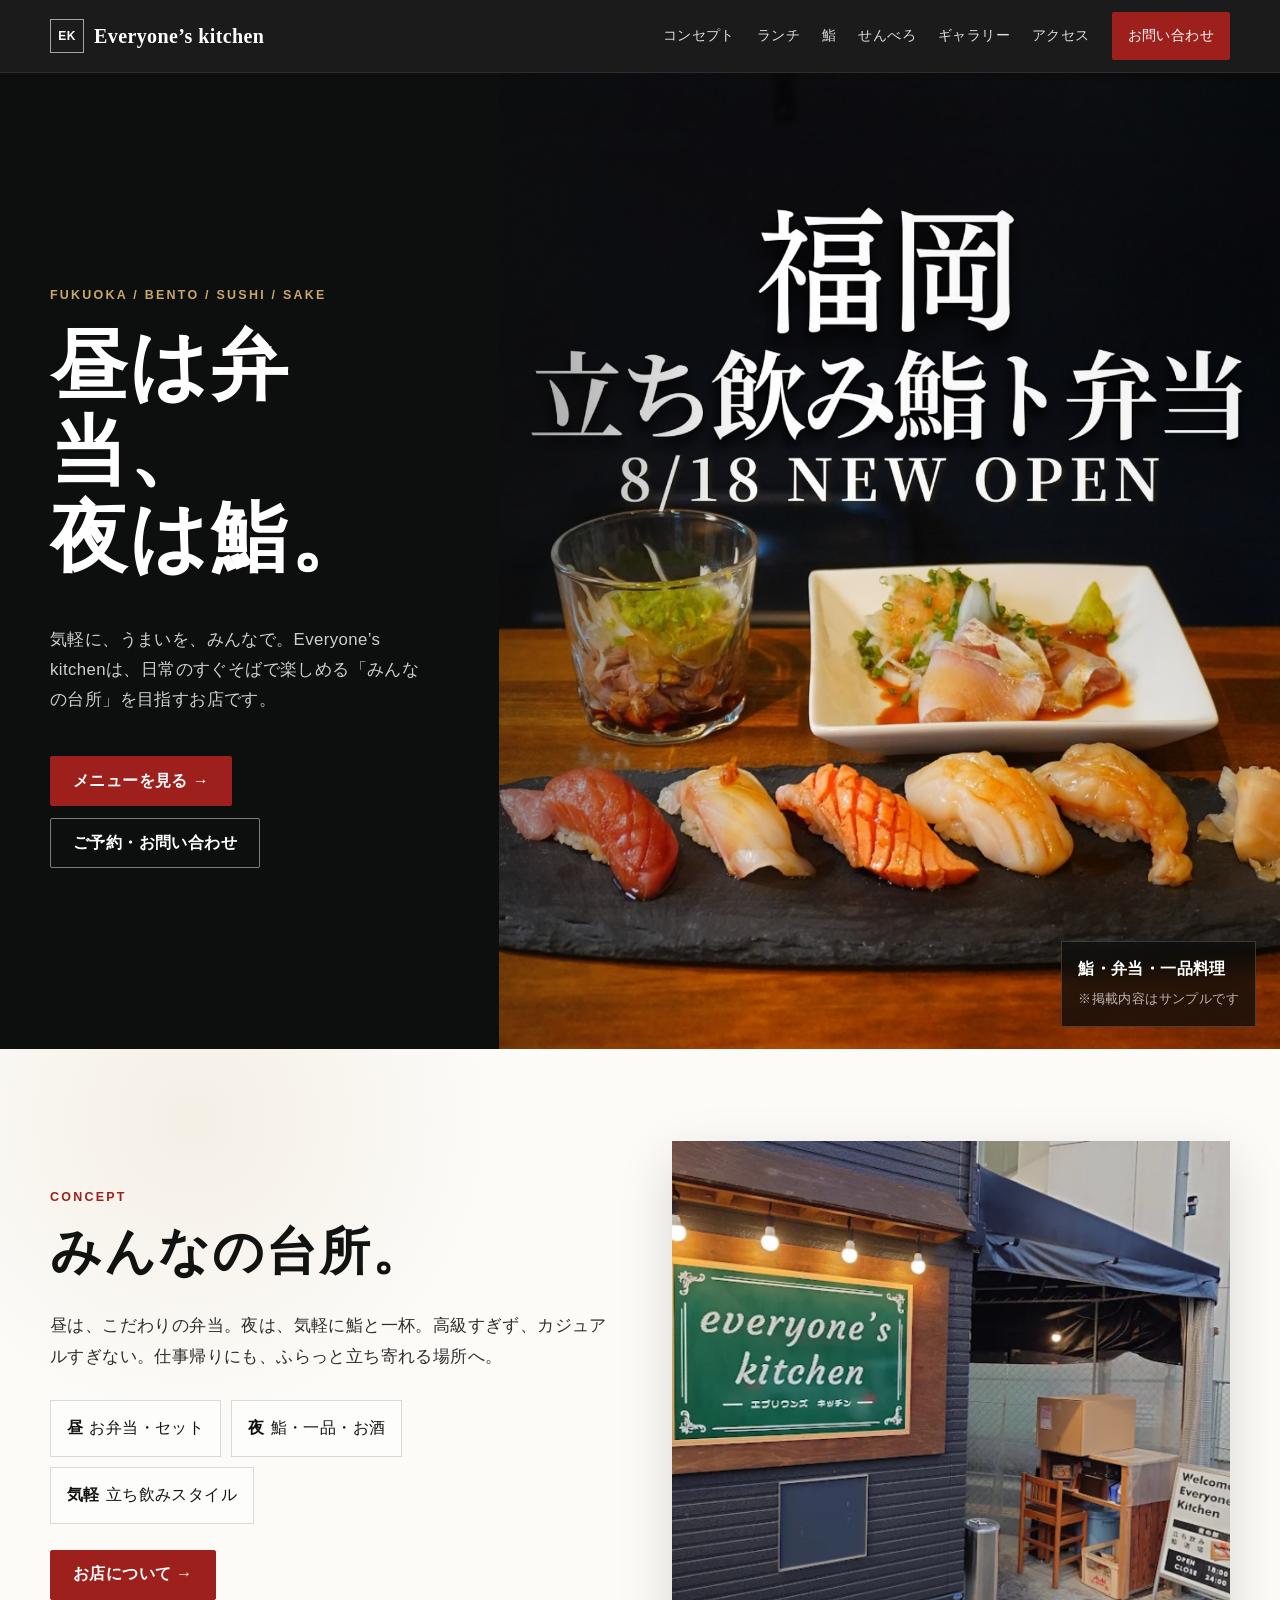
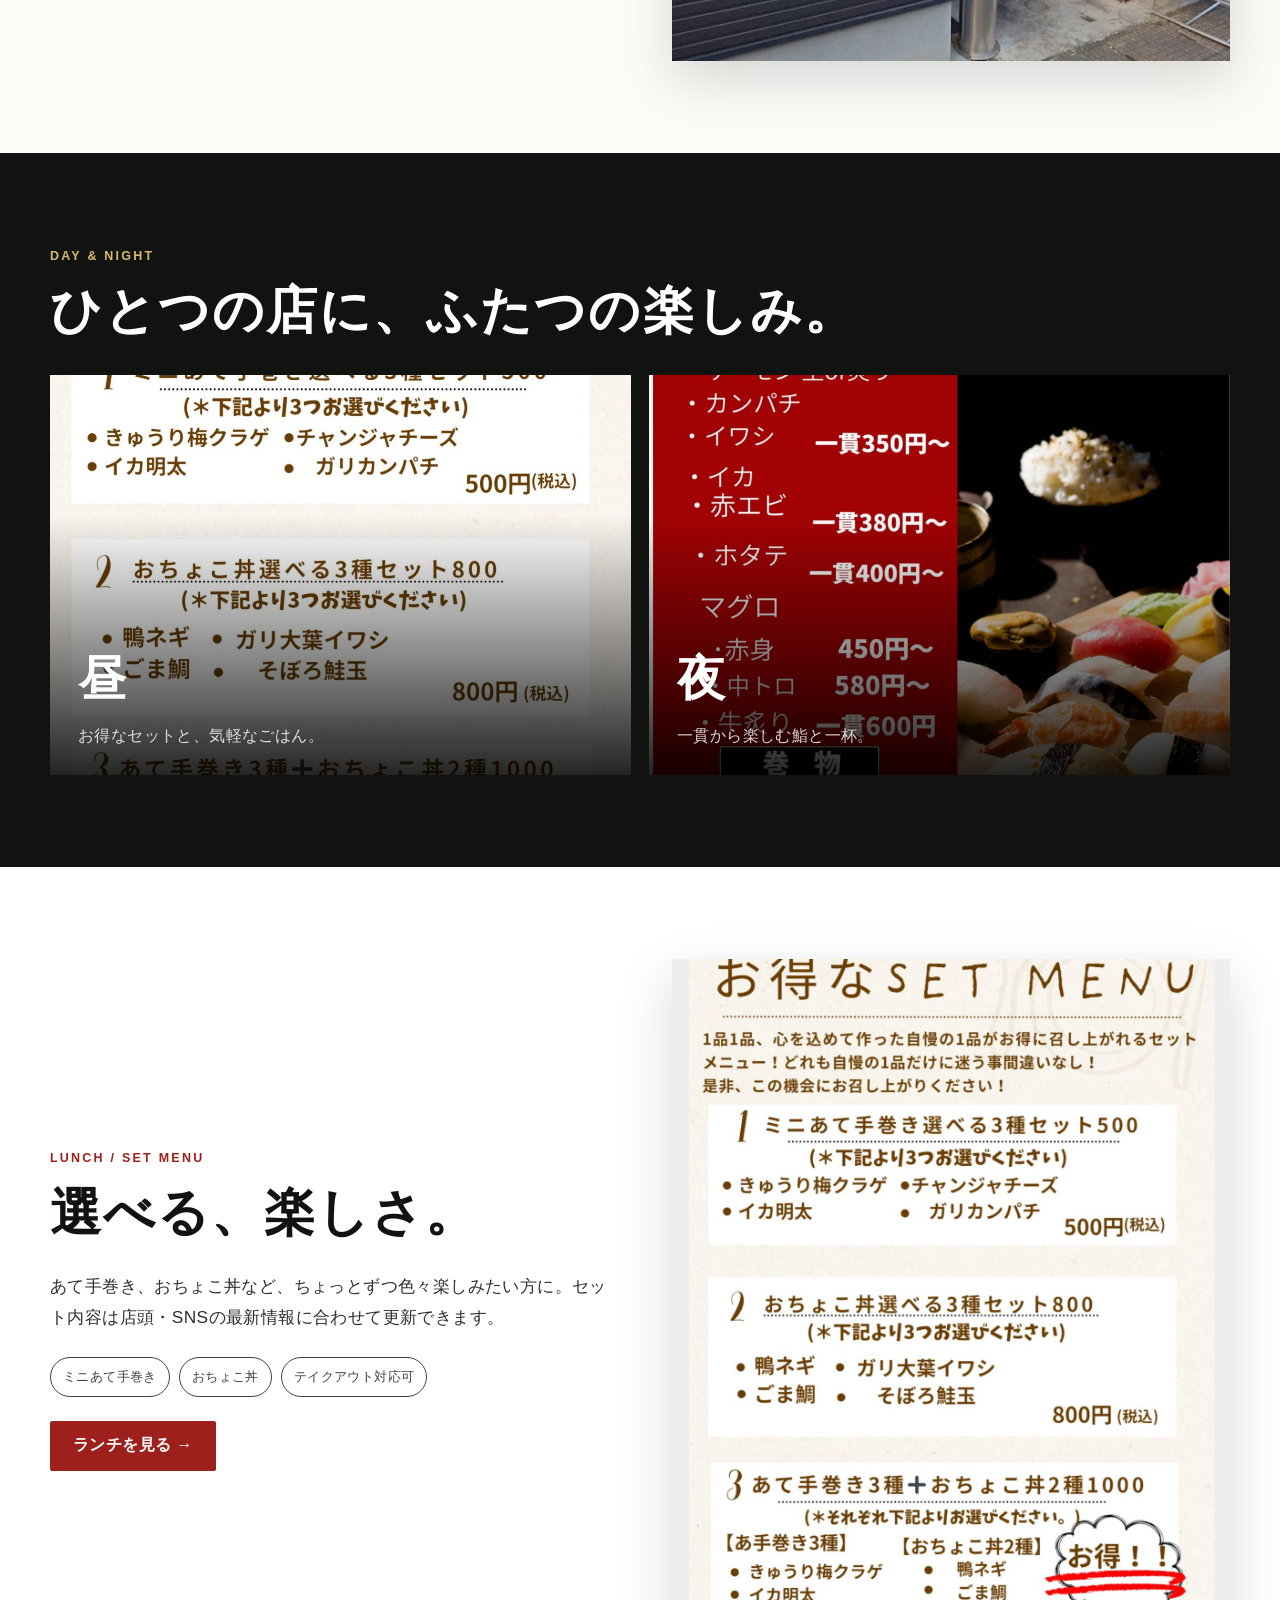
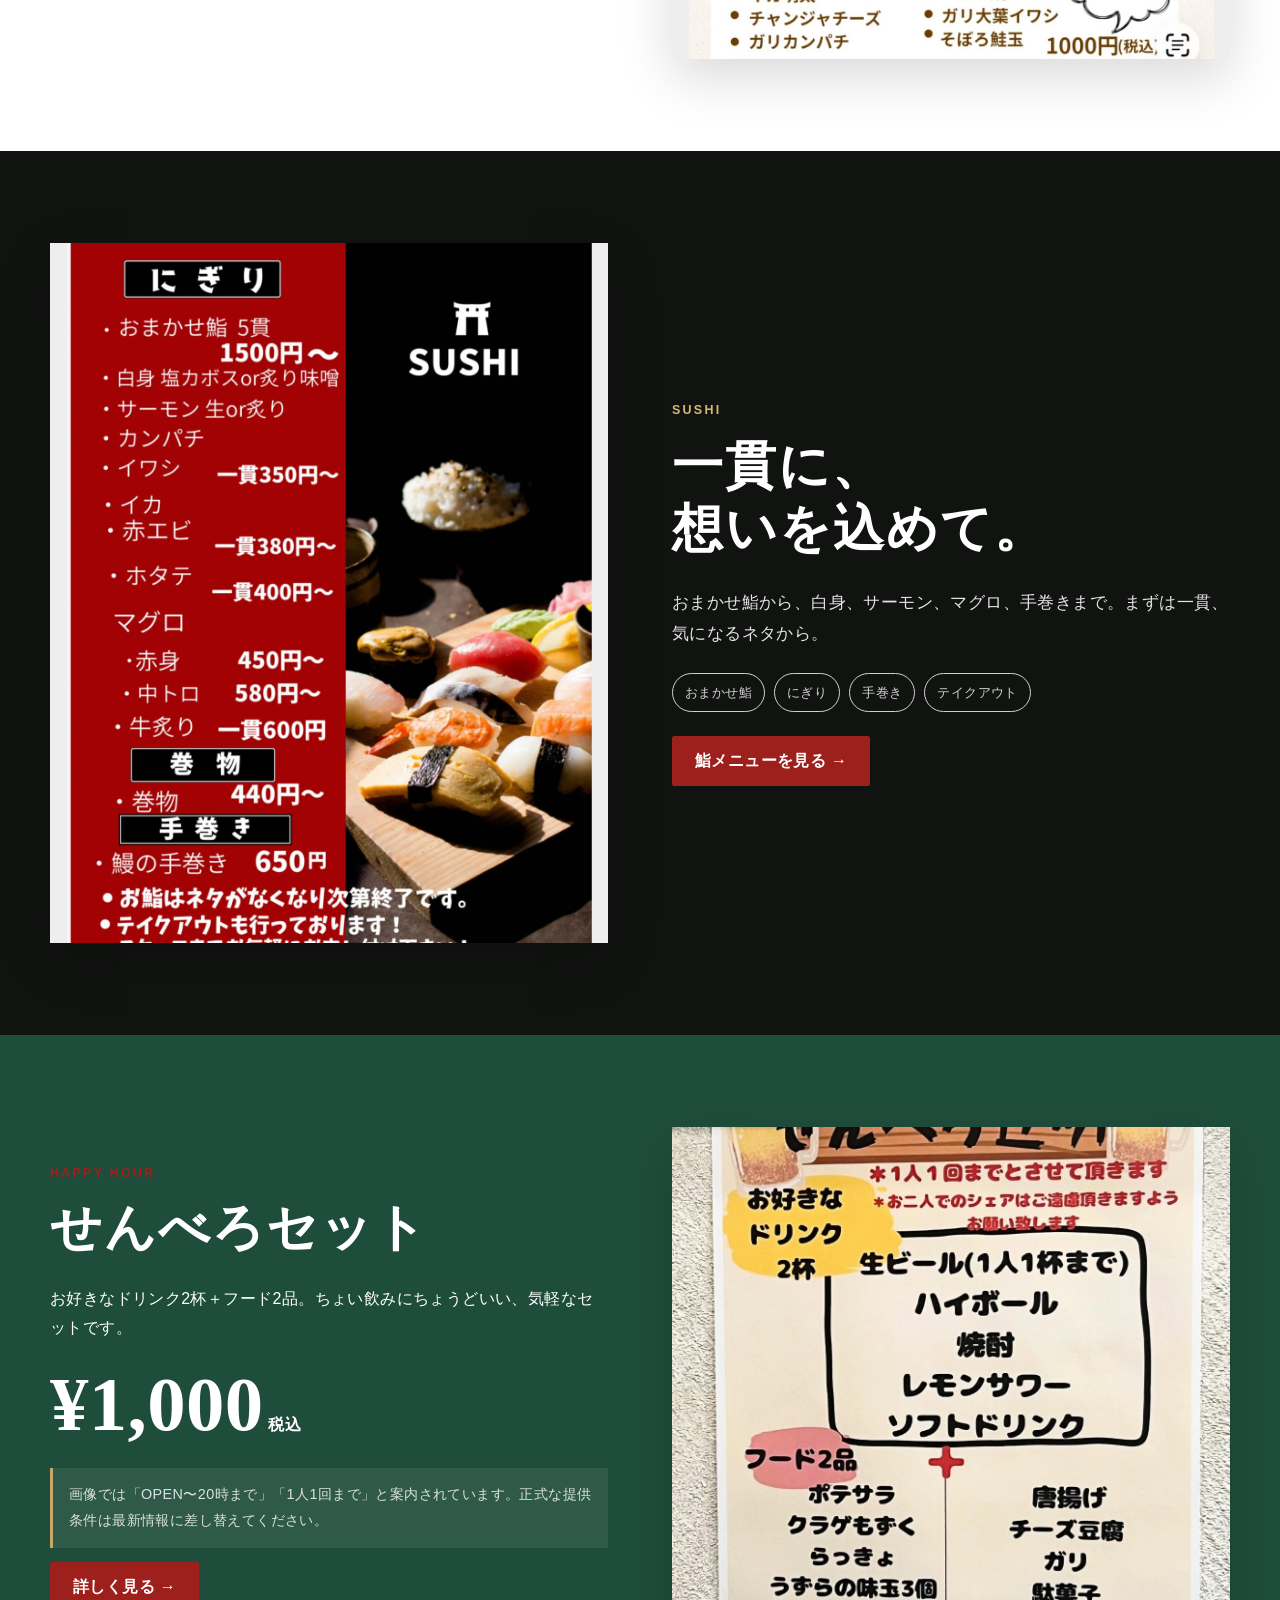
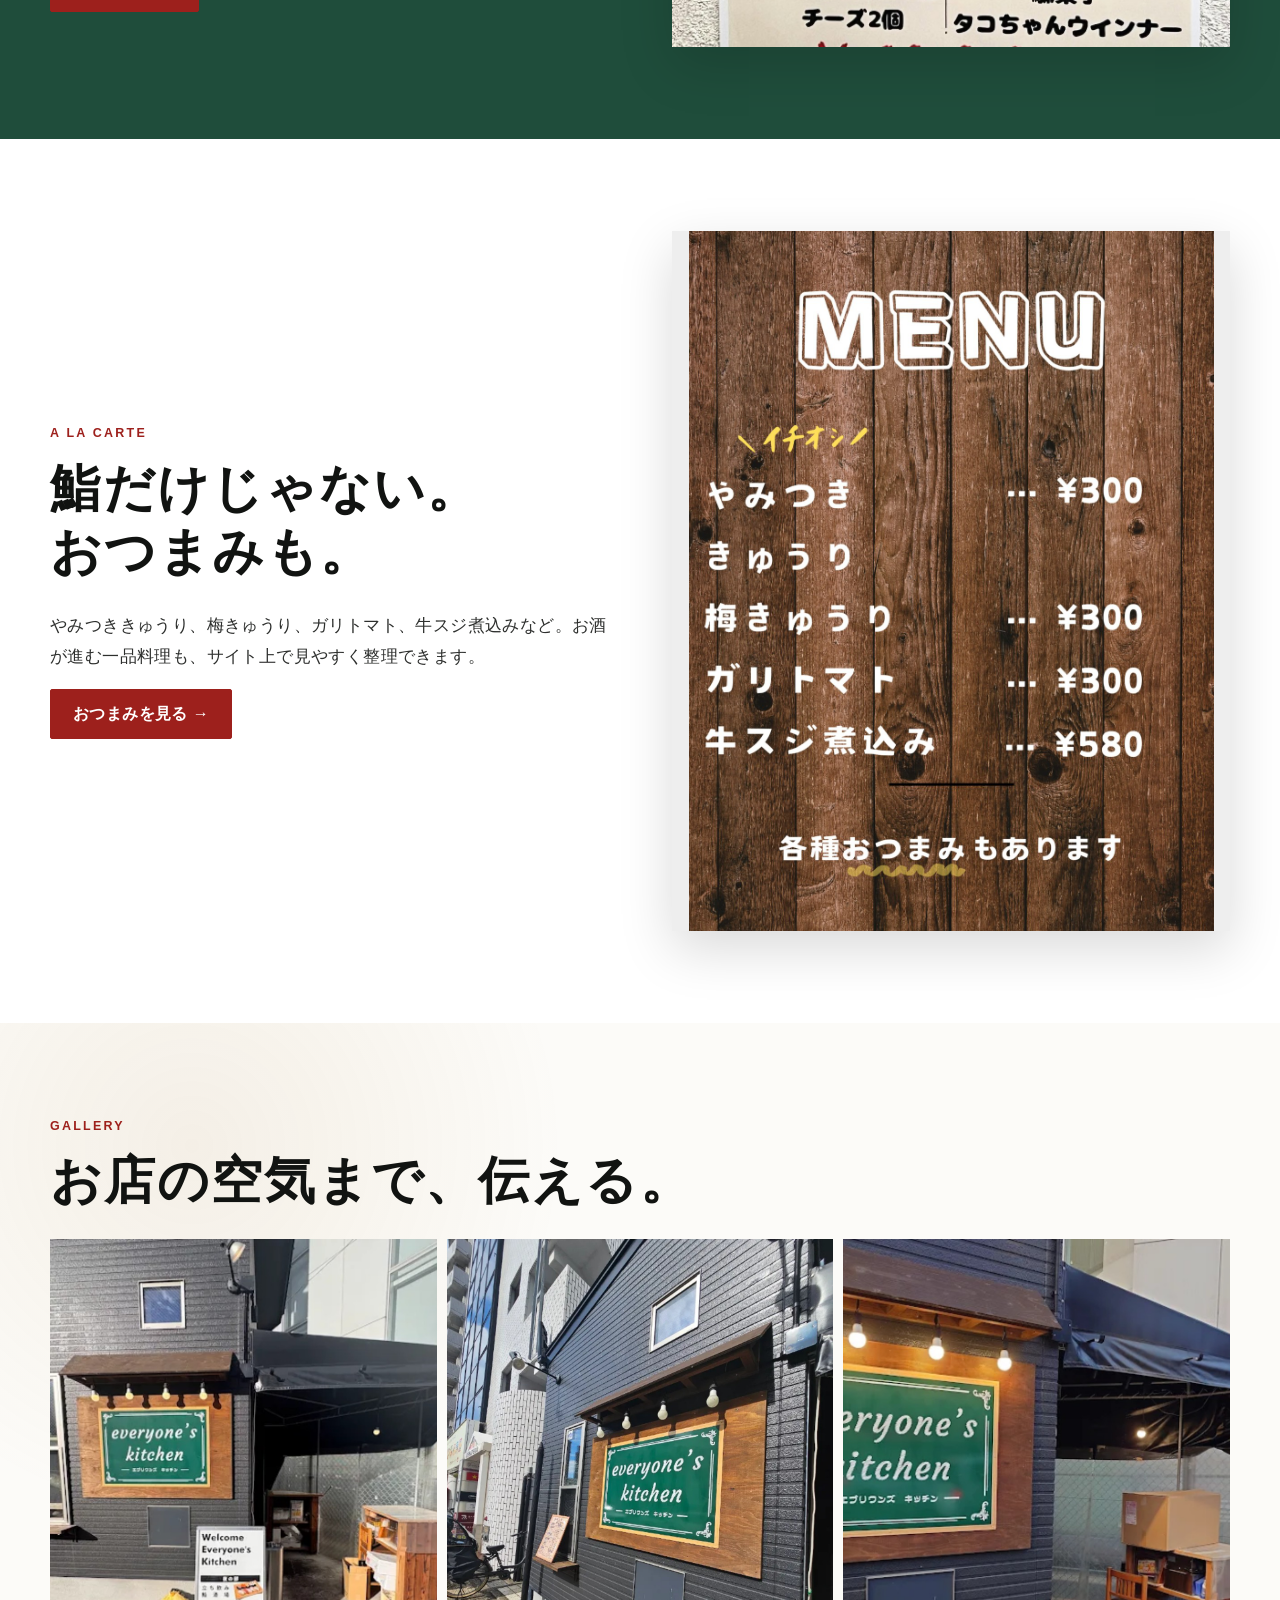
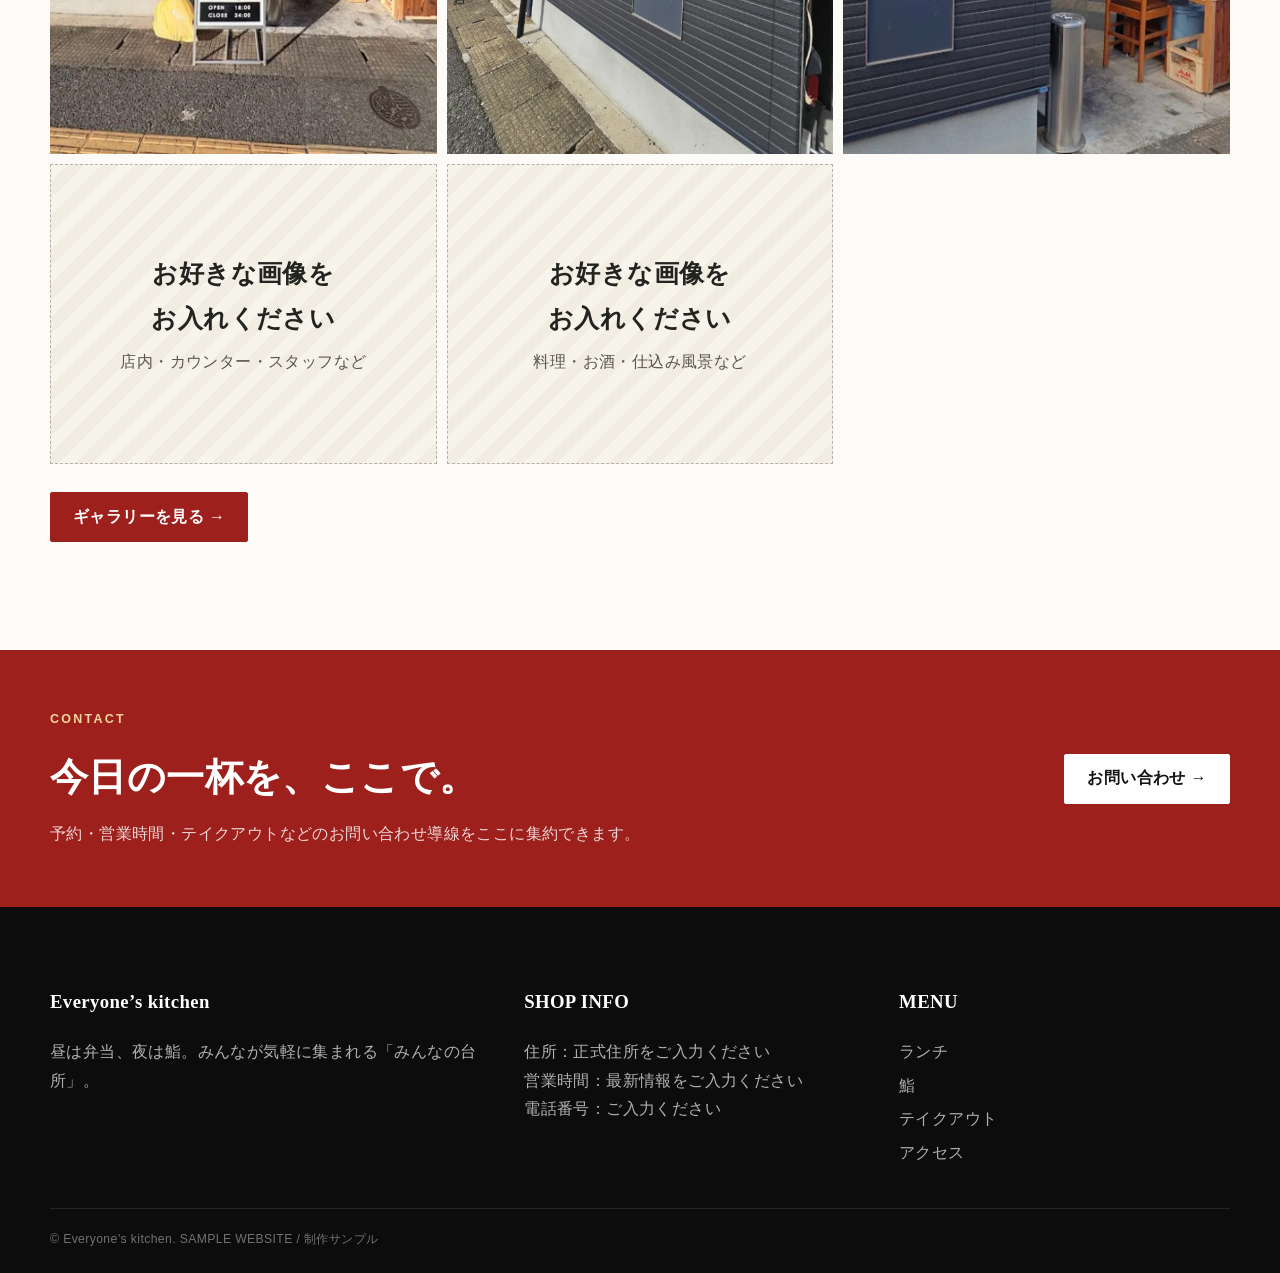
==== index.html @ f4a4330d "Add files via upload" ====
<!doctype html><html lang="ja"><head><meta charset="utf-8"><meta name="viewport" content="width=device-width,initial-scale=1">
<title>Everyone’s kitchen｜昼は弁当、夜は鮨。</title><meta name="description" content="Everyone’s kitchenのサンプルサイト。昼は弁当、夜は立ち飲み鮨。寿司・セットメニュー・せんべろ・おつまみをご紹介します。">
<meta property="og:title" content="Everyone’s kitchen｜昼は弁当、夜は鮨。"><meta property="og:description" content="昼は弁当、夜は立ち飲み鮨。気軽に、うまいを、みんなで。"><meta property="og:type" content="website"><meta property="og:image" content="hero-sushi.jpg">
<link rel="canonical" href="https://example.com/"><link rel="stylesheet" href="style.css">
<script type="application/ld+json">{"@context":"https://schema.org","@type":"Restaurant","name":"Everyone's kitchen","servesCuisine":["寿司","弁当","居酒屋"]}</script></head><body>
<header class="header"><div class="wrap header-inner"><a class="brand" href="index.html"><span class="brand-mark">EK</span>Everyone’s kitchen</a><nav class="nav"><a href="concept.html">コンセプト</a><a href="lunch.html">ランチ</a><a href="sushi.html">鮨</a><a href="senbero.html">せんべろ</a><a href="gallery.html">ギャラリー</a><a href="access.html">アクセス</a><a class="cta-mini" href="contact.html">お問い合わせ</a></nav><button class="menu-btn" aria-label="メニュー">☰</button></div></header>
<main>
<section class="hero"><div class="hero-grid"><div class="hero-copy"><div class="hero-kicker">FUKUOKA / BENTO / SUSHI / SAKE</div><h1>昼は弁当、<br>夜は鮨。</h1><p>気軽に、うまいを、みんなで。Everyone’s kitchenは、日常のすぐそばで楽しめる「みんなの台所」を目指すお店です。</p><div class="hero-actions"><a class="btn" href="sushi.html">メニューを見る →</a><a class="btn btn-outline" href="contact.html">ご予約・お問い合わせ</a></div></div><div class="hero-image"><img src="hero-sushi.jpg" alt="Everyone’s kitchenの鮨"><div class="hero-badge">鮨・弁当・一品料理<br><small>※掲載内容はサンプルです</small></div></div></div></section>
<section class="section section-paper"><div class="wrap split"><div><div class="eyebrow">CONCEPT</div><h2 class="title serif">みんなの台所。</h2><p class="lead">昼は、こだわりの弁当。夜は、気軽に鮨と一杯。高級すぎず、カジュアルすぎない。仕事帰りにも、ふらっと立ち寄れる場所へ。</p><div class="stat-row"><div class="stat"><strong>昼</strong>お弁当・セット</div><div class="stat"><strong>夜</strong>鮨・一品・お酒</div><div class="stat"><strong>気軽</strong>立ち飲みスタイル</div></div><p style="margin-top:26px"><a class="btn" href="concept.html">お店について →</a></p></div><div class="photo-card"><img src="exterior-evening.jpg" alt="Everyone’s kitchen 店舗外観"></div></div></section>
<section class="today-notice" id="todayNotice" hidden><div class="wrap"><span class="today-notice-label">お知らせ</span><span id="todayNoticeText"></span></div></section>
<section class="section section-today" id="todaySection" hidden><div class="wrap"><div class="today-heading"><div><div class="eyebrow">TODAY\'S SPECIAL</div><h2 class="title serif">本日のおすすめ</h2><p class="lead">その日だからこそ楽しめるおすすめを、店主がスマホから更新します。</p></div><div class="today-updated" id="todayUpdated"></div></div><div class="today-layout"><article class="daily-card" id="dailyLunchCard" hidden><div class="daily-image" id="dailyLunchImageWrap" hidden><img id="dailyLunchImage" alt="本日の日替わり"></div><div class="daily-body"><span class="today-tag">本日の日替わり</span><span class="soldout-tag" id="dailyLunchSoldout" hidden>売り切れ</span><h3 id="dailyLunchName"></h3><div class="today-price" id="dailyLunchPrice"></div><p id="dailyLunchDescription"></p></div></article><div class="special-grid" id="todaySpecialGrid"></div></div></div></section>
<section class="section section-dark"><div class="wrap"><div class="eyebrow" style="color:#d9b96e">DAY & NIGHT</div><h2 class="title serif">ひとつの店に、ふたつの楽しみ。</h2><div class="dual"><a class="dual-card" href="lunch.html"><img src="set-menu.jpg" alt="セットメニュー"><div class="dual-card-content"><h3>昼</h3><p>お得なセットと、気軽なごはん。</p></div></a><a class="dual-card" href="sushi.html"><img src="sushi-menu.jpg" alt="鮨メニュー"><div class="dual-card-content"><h3>夜</h3><p>一貫から楽しむ鮨と一杯。</p></div></a></div></div></section>
<section class="section"><div class="wrap menu-feature"><div><div class="eyebrow">LUNCH / SET MENU</div><h2 class="title serif">選べる、楽しさ。</h2><p class="lead">あて手巻き、おちょこ丼など、ちょっとずつ色々楽しみたい方に。セット内容は店頭・SNSの最新情報に合わせて更新できます。</p><div class="chips"><span class="chip">ミニあて手巻き</span><span class="chip">おちょこ丼</span><span class="chip">テイクアウト対応可</span></div><a class="btn" href="lunch.html">ランチを見る →</a></div><div class="menu-poster"><img src="set-menu.jpg" alt="Everyone’s kitchen お得なセットメニュー"></div></div></section>
<section class="section section-dark"><div class="wrap menu-feature"><div class="menu-poster"><img src="sushi-menu.jpg" alt="Everyone’s kitchen にぎりメニュー"></div><div><div class="eyebrow" style="color:#d9b96e">SUSHI</div><h2 class="title serif">一貫に、<br>想いを込めて。</h2><p class="lead">おまかせ鮨から、白身、サーモン、マグロ、手巻きまで。まずは一貫、気になるネタから。</p><div class="chips"><span class="chip">おまかせ鮨</span><span class="chip">にぎり</span><span class="chip">手巻き</span><span class="chip">テイクアウト</span></div><a class="btn" href="sushi.html">鮨メニューを見る →</a></div></div></section>
<section class="section section-green"><div class="wrap offer"><div class="offer-panel"><div class="eyebrow">HAPPY HOUR</div><h2 class="title serif">せんべろセット</h2><p>お好きなドリンク2杯＋フード2品。ちょい飲みにちょうどいい、気軽なセットです。</p><div class="offer-price">¥1,000<small> 税込</small></div><p class="note">画像では「OPEN〜20時まで」「1人1回まで」と案内されています。正式な提供条件は最新情報に差し替えてください。</p><a class="btn" href="senbero.html">詳しく見る →</a></div><div class="offer-image"><img src="senbero.jpg" alt="せんべろセット"></div></div></section>
<section class="section"><div class="wrap menu-feature"><div><div class="eyebrow">A LA CARTE</div><h2 class="title serif">鮨だけじゃない。<br>おつまみも。</h2><p class="lead">やみつききゅうり、梅きゅうり、ガリトマト、牛スジ煮込みなど。お酒が進む一品料理も、サイト上で見やすく整理できます。</p><a class="btn" href="otsumami.html">おつまみを見る →</a></div><div class="menu-poster"><img src="otsumami-menu.jpg" alt="おつまみメニュー"></div></div></section>
<section class="section section-paper"><div class="wrap"><div class="eyebrow">GALLERY</div><h2 class="title serif">お店の空気まで、伝える。</h2><div class="gallery"><figure><img src="exterior-wide.jpg" alt="店舗外観"></figure><figure><img src="exterior-angle.jpg" alt="看板"></figure><figure><img src="exterior-evening.jpg" alt="夕方の外観"></figure><figure><div class="placeholder"><div><strong>お好きな画像を<br>お入れください</strong>店内・カウンター・スタッフなど</div></div></figure><figure><div class="placeholder"><div><strong>お好きな画像を<br>お入れください</strong>料理・お酒・仕込み風景など</div></div></figure></div><p style="margin-top:28px"><a class="btn" href="gallery.html">ギャラリーを見る →</a></p></div></section>
<section class="cta-band"><div class="wrap cta-inner"><div><div class="eyebrow" style="color:#f0d79f">CONTACT</div><h2>今日の一杯を、ここで。</h2><p>予約・営業時間・テイクアウトなどのお問い合わせ導線をここに集約できます。</p></div><a class="btn btn-light" href="contact.html">お問い合わせ →</a></div></section>
</main>
<footer class="footer"><div class="wrap"><div class="footer-grid"><div><h3>Everyone’s kitchen</h3><p>昼は弁当、夜は鮨。みんなが気軽に集まれる「みんなの台所」。</p></div><div><h3>SHOP INFO</h3><p>住所：正式住所をご入力ください<br>営業時間：最新情報をご入力ください<br>電話番号：ご入力ください</p></div><div><h3>MENU</h3><div class="footer-links"><a href="lunch.html">ランチ</a><a href="sushi.html">鮨</a><a href="takeout.html">テイクアウト</a><a href="access.html">アクセス</a></div></div></div><div class="copyright">© Everyone’s kitchen. SAMPLE WEBSITE / 制作サンプル</div></div></footer><script src="main.js"></script></body></html>
---- style.css ----
:root{
  --ink:#111311;--ink2:#1a1c1a;--paper:#f4efe4;--paper2:#fffaf0;
  --green:#1f4d3b;--green2:#16392c;--red:#9d201c;--gold:#c8a76a;
  --line:rgba(17,19,17,.15);--muted:#6f6d66;--white:#fff;
  --shadow:0 18px 50px rgba(0,0,0,.15);
}
*{box-sizing:border-box}html{scroll-behavior:smooth}body{margin:0;color:var(--ink);background:#fff;font-family:-apple-system,BlinkMacSystemFont,"Hiragino Kaku Gothic ProN","Yu Gothic",Meiryo,sans-serif;line-height:1.8;letter-spacing:.025em}img{max-width:100%;display:block}a{color:inherit;text-decoration:none}.wrap{width:min(1180px,calc(100% - 44px));margin:auto}.serif,.title,h1{font-family:"Yu Mincho","Hiragino Mincho ProN","Noto Serif JP",serif}.header{position:sticky;top:0;z-index:100;background:rgba(14,15,14,.95);backdrop-filter:blur(12px);border-bottom:1px solid rgba(255,255,255,.08)}.header-inner{min-height:72px;display:flex;align-items:center;gap:28px}.brand{display:flex;align-items:center;gap:10px;color:#fff;font-family:Georgia,"Times New Roman",serif;font-weight:700;font-size:1.25rem;white-space:nowrap}.brand-mark{display:inline-grid;place-items:center;width:34px;height:34px;border:1px solid rgba(255,255,255,.6);font:700 12px/1 sans-serif;letter-spacing:.04em}.nav{margin-left:auto;display:flex;align-items:center;gap:22px;color:rgba(255,255,255,.86);font-size:.88rem}.nav a{position:relative}.nav a:not(.cta-mini):after{content:"";position:absolute;left:0;bottom:-7px;width:0;height:1px;background:var(--gold);transition:.25s}.nav a:hover:after{width:100%}.cta-mini{background:var(--red);color:#fff;padding:11px 16px;border-radius:2px}.menu-btn{display:none;margin-left:auto;border:1px solid rgba(255,255,255,.25);background:transparent;color:#fff;font-size:1.35rem;width:44px;height:44px;border-radius:2px}
.hero{background:#0d0f0e;color:#fff;overflow:hidden}.hero-grid{min-height:650px;display:grid;grid-template-columns:.78fr 1.22fr;max-width:1440px;margin:auto}.hero-copy{padding:110px 5vw 80px max(28px,calc((100vw - 1180px)/2));display:flex;flex-direction:column;justify-content:center;position:relative}.hero-kicker,.eyebrow{font-size:.78rem;font-weight:800;letter-spacing:.18em;text-transform:uppercase}.hero-kicker{color:var(--gold);margin-bottom:18px}.hero h1{font-size:clamp(3.3rem,6vw,6.5rem);line-height:1.12;margin:0 0 26px;font-weight:700;letter-spacing:.03em}.hero p{font-size:1.05rem;max-width:620px;color:rgba(255,255,255,.8)}.hero-actions{display:flex;gap:12px;flex-wrap:wrap;margin-top:24px}.btn{display:inline-flex;align-items:center;justify-content:center;min-height:50px;padding:0 22px;background:var(--red);color:#fff;font-weight:700;border:1px solid var(--red);border-radius:2px;transition:.25s}.btn:hover{transform:translateY(-1px);filter:brightness(1.06)}.btn-outline{background:transparent;border-color:rgba(255,255,255,.45)}.hero-image{position:relative;min-height:650px}.hero-image img{width:100%;height:100%;object-fit:cover}.hero-image:after{content:"";position:absolute;inset:0;background:linear-gradient(90deg,rgba(13,15,14,.42),transparent 33%,rgba(0,0,0,.05))}.hero-badge{position:absolute;z-index:2;right:24px;bottom:22px;background:rgba(11,12,11,.75);backdrop-filter:blur(10px);border:1px solid rgba(255,255,255,.18);padding:13px 16px;font-weight:700}.hero-badge small{font-weight:400;color:rgba(255,255,255,.7)}
.section{padding:92px 0}.section-paper{background:radial-gradient(circle at 15% 10%,rgba(180,138,71,.10),transparent 24%),linear-gradient(0deg,rgba(255,255,255,.75),rgba(255,255,255,.75)),var(--paper)}.section-dark{background:var(--ink);color:#fff}.section-green{background:var(--green);color:#fff}.eyebrow{color:var(--red);margin-bottom:12px}.title{font-size:clamp(2.25rem,4vw,4rem);line-height:1.24;margin:0 0 26px;letter-spacing:.04em}.lead{font-size:1.08rem;max-width:720px;color:inherit;opacity:.88}.split,.menu-feature,.offer{display:grid;grid-template-columns:1fr 1fr;gap:64px;align-items:center}.photo-card,.menu-poster,.offer-image{box-shadow:var(--shadow);overflow:hidden;background:#ddd}.photo-card img,.offer-image img{width:100%;height:520px;object-fit:cover}.menu-poster img{width:100%;max-height:700px;object-fit:contain;background:#eee}.stat-row{display:flex;gap:10px;flex-wrap:wrap;margin-top:28px}.stat{border:1px solid var(--line);padding:13px 16px;background:rgba(255,255,255,.55)}.stat strong{margin-right:6px}.dual{display:grid;grid-template-columns:1fr 1fr;gap:18px;margin-top:32px}.dual-card{position:relative;min-height:400px;overflow:hidden;background:#222}.dual-card img{width:100%;height:100%;object-fit:cover;position:absolute;inset:0;transition:.4s}.dual-card:after{content:"";position:absolute;inset:0;background:linear-gradient(180deg,transparent 35%,rgba(0,0,0,.85))}.dual-card:hover img{transform:scale(1.025)}.dual-card-content{position:absolute;z-index:2;left:28px;bottom:24px}.dual-card h3{font-family:"Yu Mincho",serif;font-size:3rem;margin:0}.dual-card p{margin:0;color:rgba(255,255,255,.83)}.chips{display:flex;gap:9px;flex-wrap:wrap;margin:24px 0}.chip{border:1px solid currentColor;border-radius:99px;padding:7px 12px;font-size:.82rem;opacity:.8}.offer-panel{padding:24px 0}.offer-price{font-family:Georgia,serif;font-weight:700;font-size:clamp(3.5rem,6vw,6rem);line-height:1;margin:24px 0}.offer-price small{font:600 1rem/1 sans-serif}.note{font-size:.9rem;color:#555;background:#f6f1e7;border-left:3px solid var(--red);padding:14px 16px}.section-dark .note,.section-green .note{color:rgba(255,255,255,.82);background:rgba(255,255,255,.07);border-left-color:var(--gold)}.gallery{display:grid;grid-template-columns:repeat(3,1fr);gap:10px}.gallery figure{margin:0;min-height:290px;overflow:hidden;background:#ddd}.gallery figure img{width:100%;height:100%;object-fit:cover}.placeholder{min-height:300px;border:1px dashed rgba(17,19,17,.28);background:repeating-linear-gradient(135deg,#f7f4ec,#f7f4ec 12px,#f2ede3 12px,#f2ede3 24px);display:grid;place-items:center;text-align:center;padding:28px;color:#59574f}.placeholder strong{display:block;font-family:"Yu Mincho",serif;font-size:1.55rem;margin-bottom:6px;color:#23241f}.cta-band{background:var(--red);color:#fff;padding:58px 0}.cta-inner{display:flex;align-items:center;justify-content:space-between;gap:30px}.cta-inner h2{font-family:"Yu Mincho",serif;font-size:2.4rem;margin:0}.cta-inner p{margin:8px 0 0;color:rgba(255,255,255,.82)}.btn-light{background:#fff;color:var(--ink);border-color:#fff}.page-hero{padding:105px 0 80px;background:linear-gradient(135deg,#111311,#20231f);color:#fff}.breadcrumb{font-size:.78rem;letter-spacing:.16em;color:rgba(255,255,255,.55);margin-bottom:20px}.breadcrumb a{color:var(--gold)}.page-hero h1{font-size:clamp(3rem,7vw,6rem);line-height:1.1;margin:0 0 18px}.page-hero p{max-width:760px;color:rgba(255,255,255,.7)}.content-grid,.poster-grid{display:grid;grid-template-columns:1fr 1fr;gap:24px}.card{border:1px solid var(--line);background:#fff;padding:28px;box-shadow:0 8px 28px rgba(0,0,0,.05)}.card h3{font-family:"Yu Mincho",serif;font-size:1.55rem;margin-top:0}.map-placeholder{min-height:420px;border:1px dashed rgba(0,0,0,.25);display:grid;place-items:center;text-align:center;background:linear-gradient(45deg,#ece9df 25%,transparent 25%),linear-gradient(-45deg,#ece9df 25%,transparent 25%),linear-gradient(45deg,transparent 75%,#ece9df 75%),linear-gradient(-45deg,transparent 75%,#ece9df 75%);background-size:36px 36px;background-position:0 0,0 18px,18px -18px,-18px 0}.contact-form{display:grid;gap:18px}.contact-form label{font-weight:700;font-size:.9rem}.contact-form input,.contact-form select,.contact-form textarea{width:100%;margin-top:7px;border:1px solid #cfc9bb;background:#fff;padding:13px 14px;font:inherit;border-radius:0}.contact-form textarea{min-height:150px;resize:vertical}
.footer{background:#0b0c0b;color:rgba(255,255,255,.68);padding:60px 0 22px}.footer-grid{display:grid;grid-template-columns:1.3fr 1fr 1fr;gap:44px}.footer h3{color:#fff;font-family:Georgia,"Times New Roman",serif}.footer-links{display:grid;gap:5px}.copyright{border-top:1px solid rgba(255,255,255,.1);margin-top:40px;padding-top:20px;font-size:.76rem;color:rgba(255,255,255,.42)}
@media(max-width:900px){.wrap{width:min(100% - 28px,1180px)}.header-inner{min-height:62px}.brand{font-size:1.02rem}.brand-mark{width:30px;height:30px}.menu-btn{display:block}.nav{position:absolute;display:none;left:0;right:0;top:62px;background:#111311;padding:20px 22px 28px;flex-direction:column;align-items:stretch;gap:0;border-top:1px solid rgba(255,255,255,.08);box-shadow:0 16px 30px rgba(0,0,0,.25)}.nav.open{display:flex}.nav a{padding:13px 4px;border-bottom:1px solid rgba(255,255,255,.08)}.cta-mini{margin-top:12px;text-align:center}.hero-grid{grid-template-columns:1fr;min-height:0}.hero-copy{padding:60px 22px 42px}.hero h1{font-size:3.7rem}.hero-image{min-height:430px;order:-1}.hero-image:after{background:linear-gradient(180deg,transparent 35%,rgba(13,15,14,.62))}.hero-badge{left:16px;right:auto}.section{padding:68px 0}.split,.menu-feature,.offer{grid-template-columns:1fr;gap:34px}.photo-card img,.offer-image img{height:420px}.dual{grid-template-columns:1fr}.dual-card{min-height:340px}.gallery{grid-template-columns:1fr 1fr}.content-grid,.poster-grid{grid-template-columns:1fr}.cta-inner{align-items:flex-start;flex-direction:column}.footer-grid{grid-template-columns:1fr}.page-hero{padding:76px 0 58px}.page-hero h1{font-size:3.4rem}}
@media(max-width:560px){body{line-height:1.72}.hero-copy{padding:48px 16px 36px}.hero h1{font-size:3.2rem}.hero p{font-size:.98rem}.hero-image{min-height:320px}.section{padding:56px 0}.title{font-size:2.35rem}.gallery{grid-template-columns:1fr}.gallery figure{min-height:240px}.dual-card{min-height:300px}.photo-card img,.offer-image img{height:330px}.offer-price{font-size:3.8rem}.cta-inner h2{font-size:2rem}.page-hero h1{font-size:3rem}.placeholder{min-height:230px}.card{padding:22px}.hero-actions .btn{width:100%}}

/* 店主更新エリア */
.today-notice{background:#f6e7c6;color:#2b2114;border-bottom:1px solid rgba(77,49,17,.16);padding:12px 0;font-weight:700}.today-notice .wrap{display:flex;align-items:center;gap:12px}.today-notice-label{display:inline-flex;background:var(--red);color:#fff;padding:3px 9px;font-size:.74rem;letter-spacing:.08em;white-space:nowrap}.section-today{background:#fffaf0}.today-heading{display:flex;justify-content:space-between;align-items:end;gap:24px;margin-bottom:34px}.today-updated{font-size:.78rem;color:#827b6d;white-space:nowrap}.today-layout{display:grid;grid-template-columns:minmax(280px,.85fr) 1.7fr;gap:22px;align-items:start}.daily-card,.special-card{background:#fff;border:1px solid rgba(17,19,17,.12);box-shadow:0 10px 30px rgba(0,0,0,.06);overflow:hidden;position:relative}.daily-image,.special-image{aspect-ratio:4/3;background:#ece6da;overflow:hidden}.daily-image img,.special-image img{width:100%;height:100%;object-fit:cover}.daily-body,.special-body{padding:22px}.today-tag{display:inline-flex;border:1px solid var(--red);color:var(--red);padding:3px 9px;font-weight:800;font-size:.72rem;letter-spacing:.1em;margin-bottom:12px}.soldout-tag{display:inline-flex;background:#191919;color:#fff;padding:4px 9px;font-weight:800;font-size:.72rem;margin-left:6px}.daily-body h3,.special-body h3{font-family:"Yu Mincho","Hiragino Mincho ProN",serif;font-size:1.55rem;line-height:1.4;margin:4px 0 6px}.today-price{font-family:Georgia,"Times New Roman",serif;font-weight:700;font-size:1.35rem;color:var(--red)}.daily-body p,.special-body p{margin:9px 0 0;color:#676158;font-size:.92rem}.special-grid{display:grid;grid-template-columns:repeat(2,minmax(0,1fr));gap:14px}.special-card.soldout .special-image img,.daily-card.soldout .daily-image img{filter:grayscale(.45);opacity:.65}.special-card.soldout:after,.daily-card.soldout:after{content:"SOLD OUT";position:absolute;right:12px;top:12px;background:#111;color:#fff;padding:5px 10px;font-size:.72rem;font-weight:900;letter-spacing:.1em}

/* 管理画面 */
.admin-page{background:#f3efe7;min-height:100vh}.admin-shell{width:min(860px,calc(100% - 28px));margin:0 auto;padding:28px 0 70px}.admin-top{display:flex;align-items:center;justify-content:space-between;gap:18px;margin-bottom:20px}.admin-top h1{font-family:Georgia,"Times New Roman",serif;font-size:1.55rem;margin:0}.admin-back{font-size:.85rem;text-decoration:underline}.admin-panel{background:#fff;border:1px solid #ddd5c7;padding:22px;margin-bottom:16px;box-shadow:0 8px 26px rgba(0,0,0,.045)}.admin-panel h2{font-family:"Yu Mincho",serif;margin:0 0 16px;font-size:1.5rem}.admin-help{color:#756e63;font-size:.86rem;margin:-7px 0 18px}.admin-row{display:grid;grid-template-columns:1fr 1fr;gap:14px}.admin-field{display:block;margin-bottom:14px}.admin-field>span{display:block;font-size:.82rem;font-weight:800;margin-bottom:6px}.admin-field input[type="text"],.admin-field input[type="password"],.admin-field textarea{width:100%;border:1px solid #cfc8bc;background:#fff;padding:12px 13px;font:inherit;border-radius:0}.admin-field textarea{min-height:86px;resize:vertical}.admin-switch{display:flex;align-items:center;gap:8px;font-weight:800;font-size:.9rem;margin:8px 0 15px}.admin-switch input{width:20px;height:20px}.admin-item{border:1px solid #ddd5c7;background:#faf8f3;padding:16px;margin-top:12px}.admin-item-title{display:flex;align-items:center;justify-content:space-between;gap:10px;margin-bottom:10px}.admin-item-title strong{font-family:"Yu Mincho",serif}.admin-actions{position:sticky;bottom:0;background:rgba(243,239,231,.94);backdrop-filter:blur(8px);padding:12px 0 4px;display:flex;gap:10px;z-index:10}.admin-actions .btn{flex:1}.admin-status{min-height:24px;margin-top:10px;font-size:.88rem;font-weight:700}.admin-status.ok{color:#17663e}.admin-status.err{color:#a2211c}.admin-preview{width:100%;max-width:230px;aspect-ratio:4/3;object-fit:cover;background:#e8e3d8;margin:8px 0;border:1px solid #ddd5c7}.admin-image-actions{display:flex;gap:8px;flex-wrap:wrap}.admin-small-btn{border:1px solid #bcb4a7;background:#fff;padding:8px 11px;font-weight:700;font-size:.8rem}.admin-danger{color:#a2211c;border-color:#d7aaa7}.admin-login-line{display:grid;grid-template-columns:1fr auto;gap:10px;align-items:end}.admin-login-line .btn{min-height:47px}.admin-note{background:#fff4db;border-left:3px solid #c8a76a;padding:11px 13px;font-size:.84rem;color:#63543b}.admin-separator{height:1px;background:#e6dfd3;margin:18px 0}

@media(max-width:900px){.today-layout{grid-template-columns:1fr}.special-grid{grid-template-columns:1fr 1fr}}
@media(max-width:560px){.today-heading{display:block}.today-updated{margin-top:10px}.special-grid{grid-template-columns:1fr}.today-notice .wrap{align-items:flex-start}.admin-row,.admin-login-line{grid-template-columns:1fr}.admin-panel{padding:17px}.admin-shell{padding-top:18px}.admin-actions{padding-bottom:8px}}
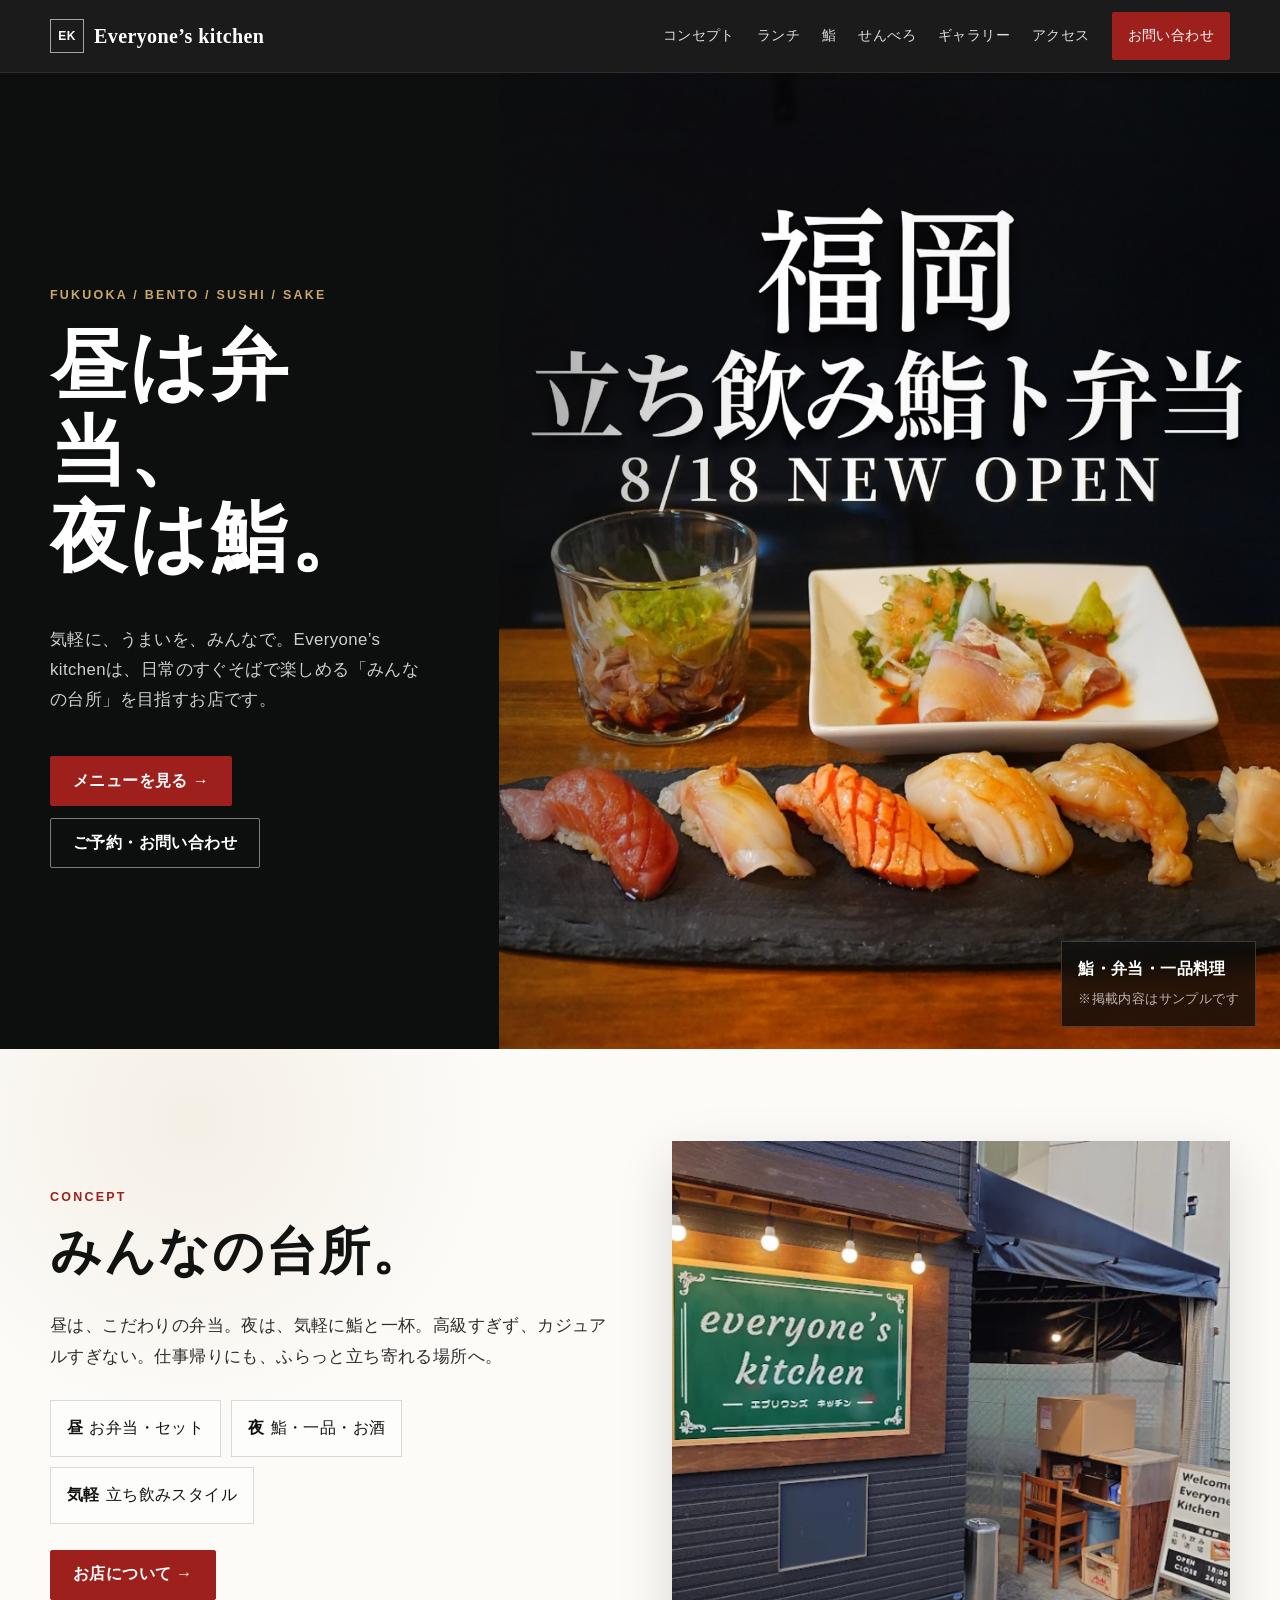
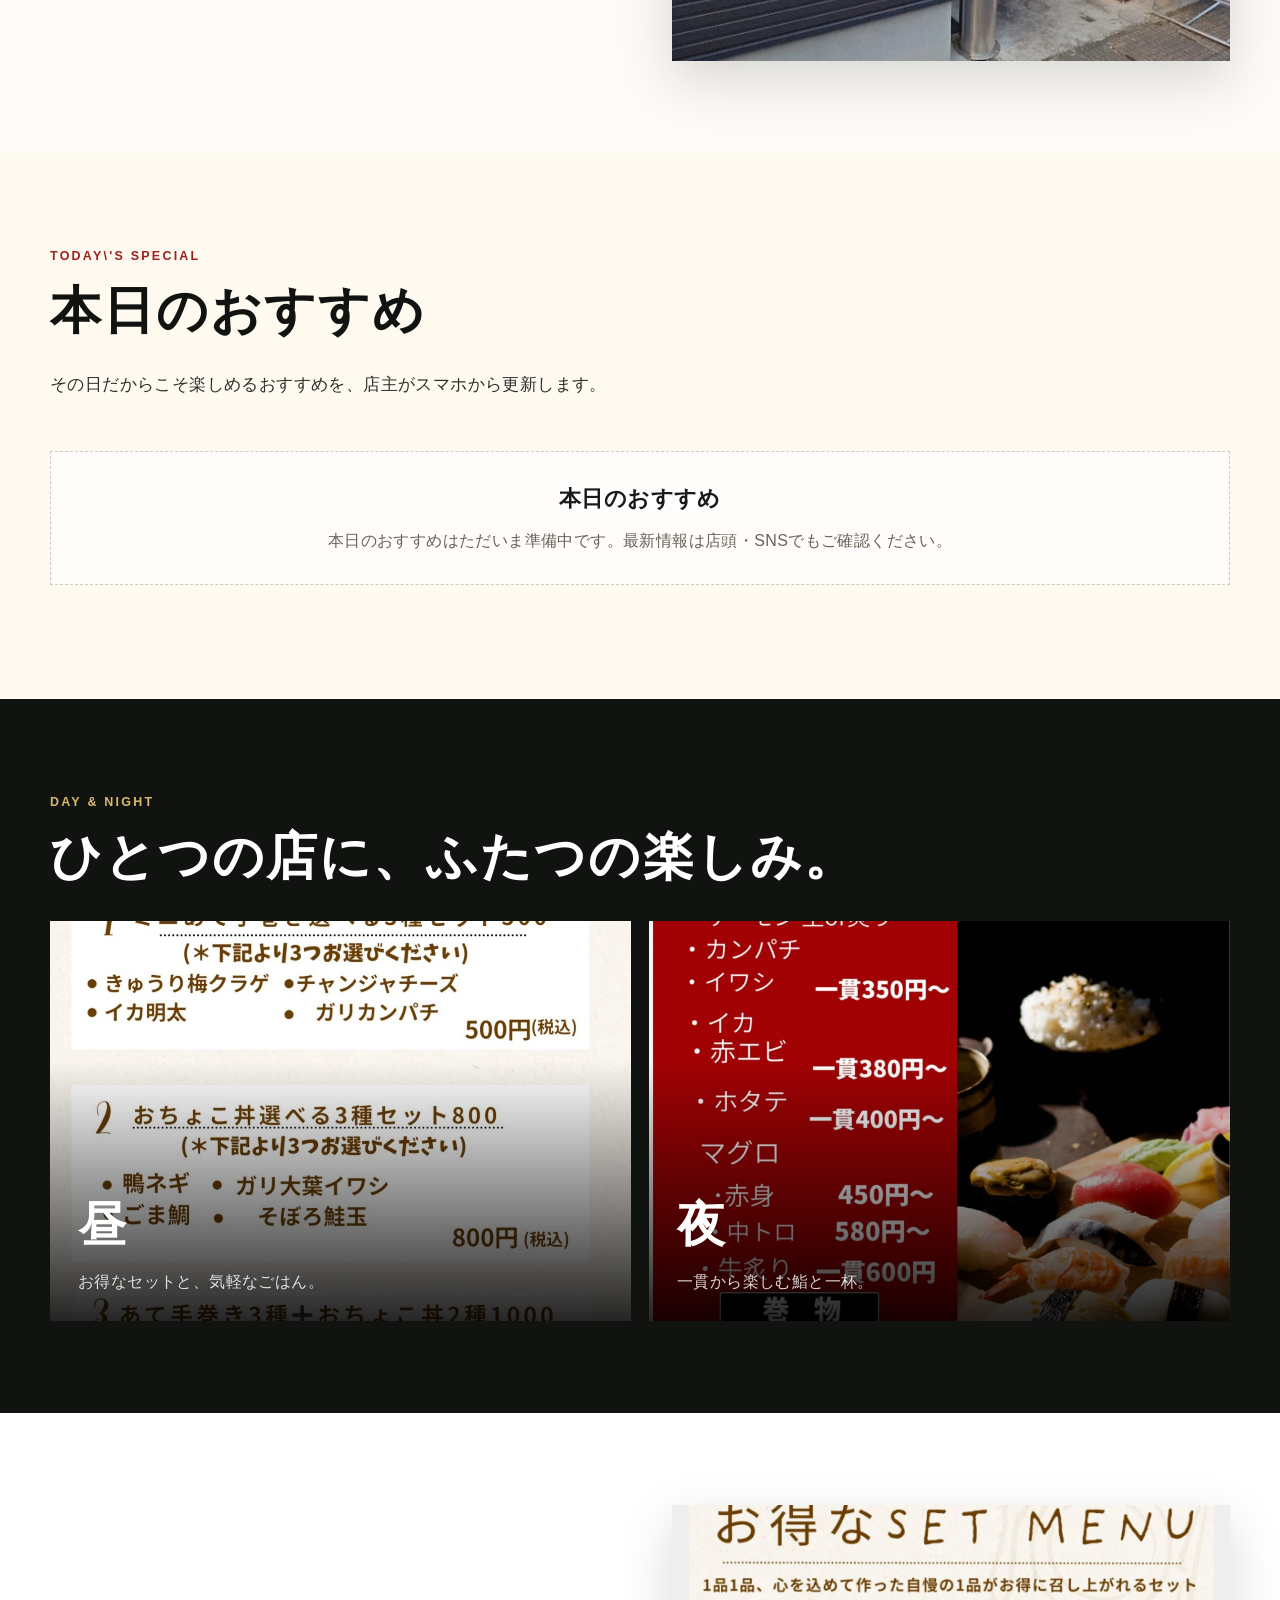
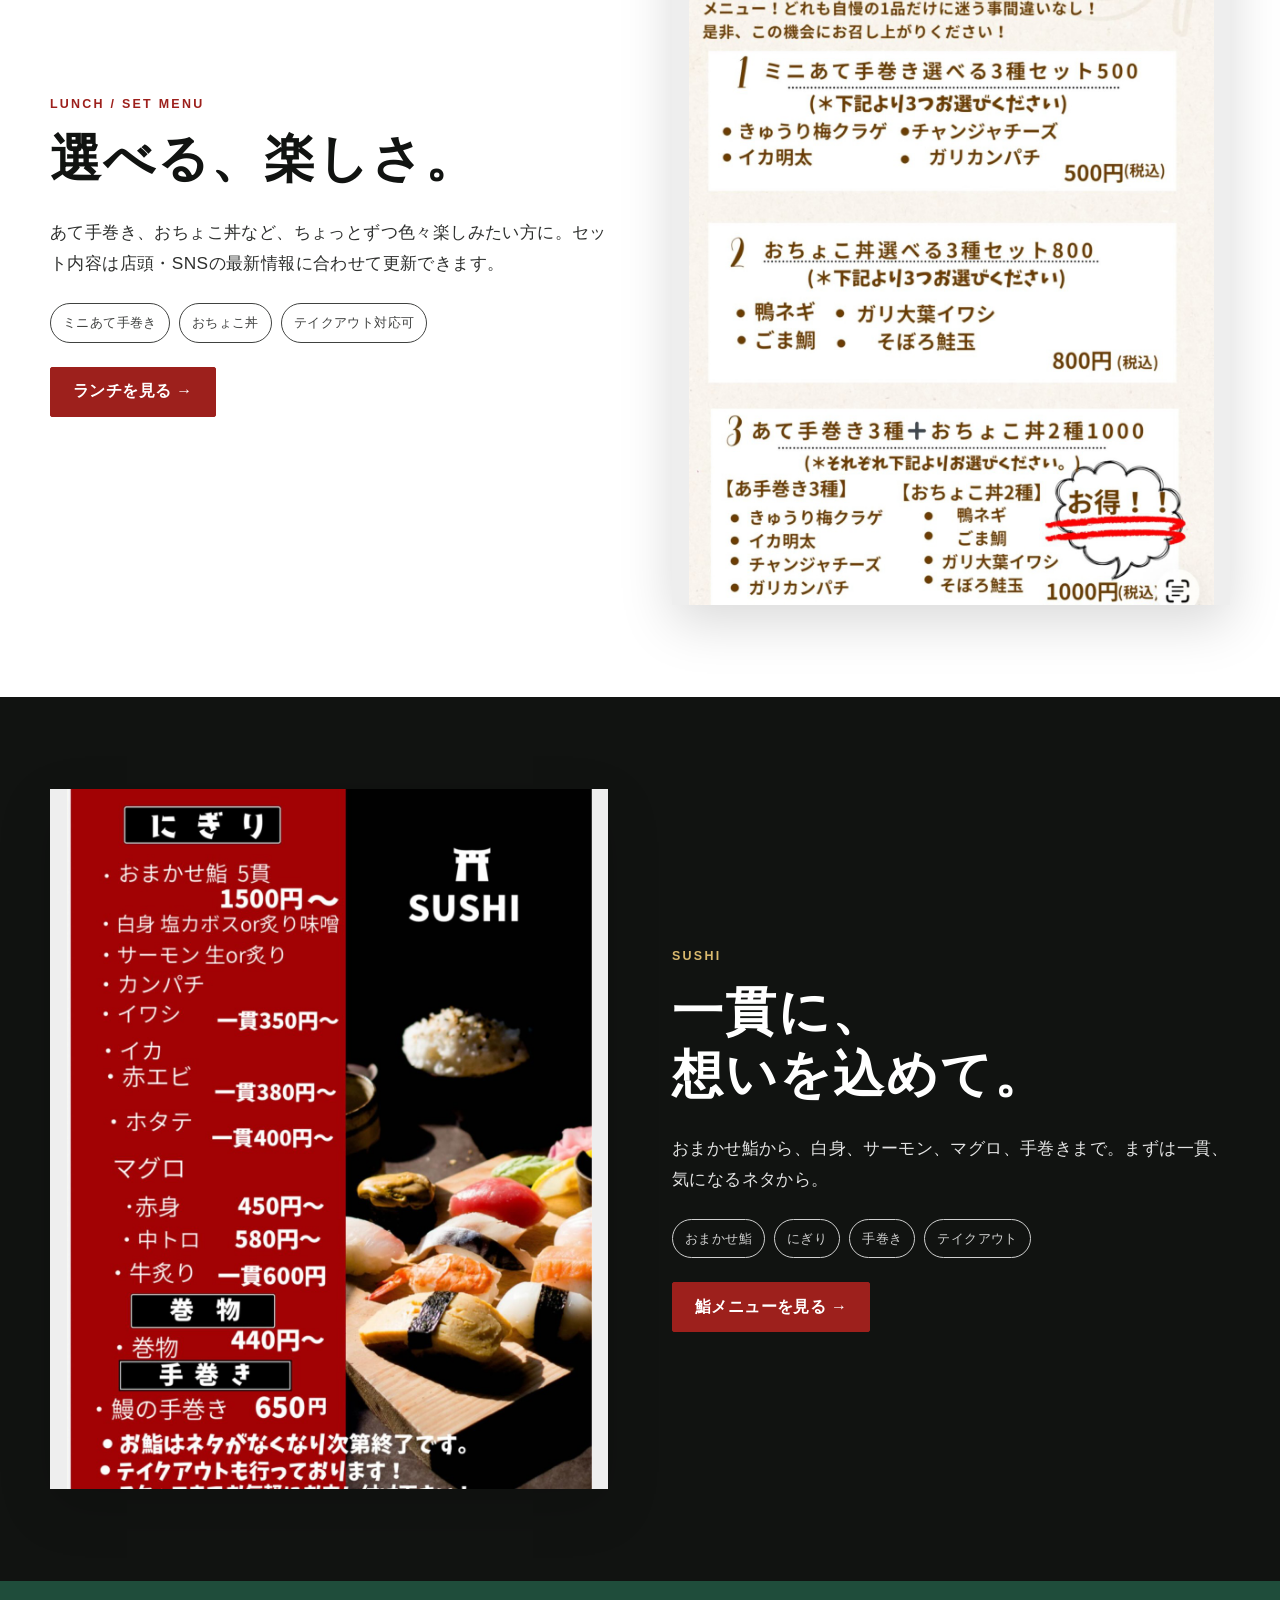
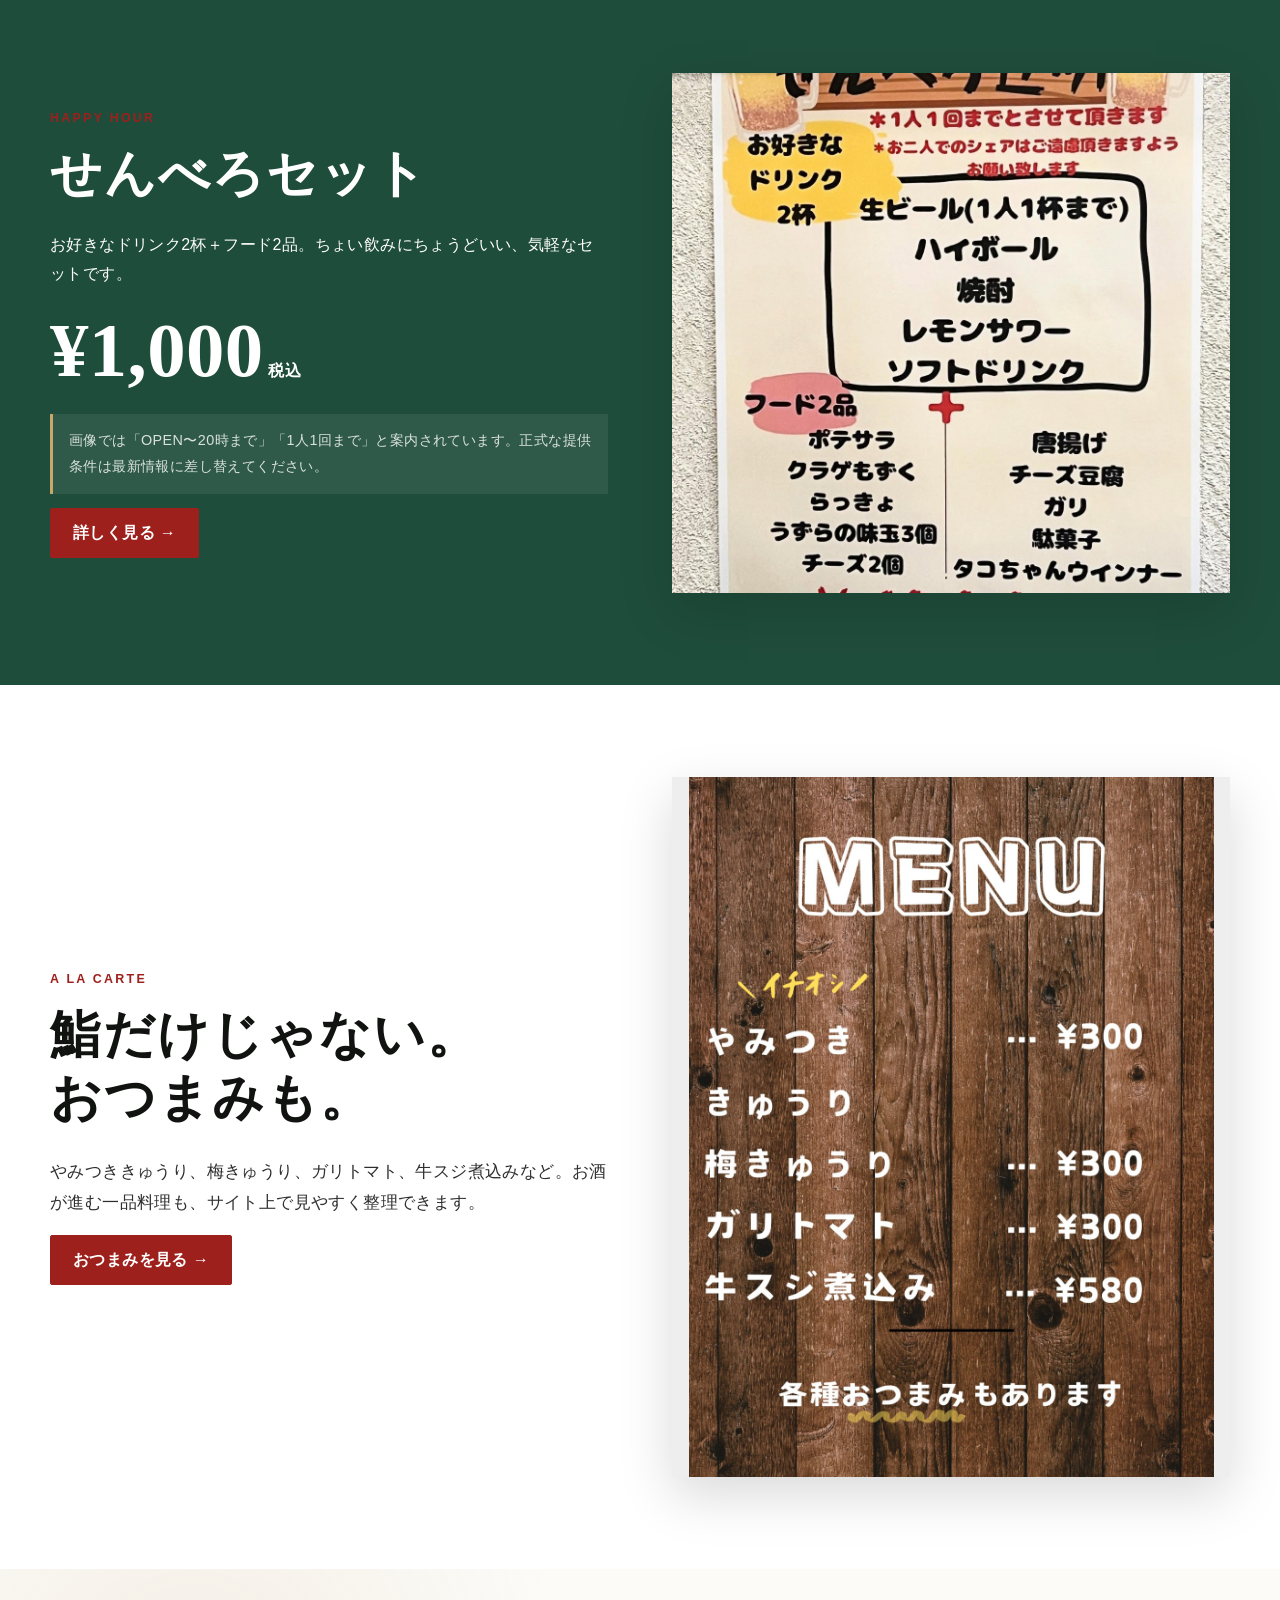
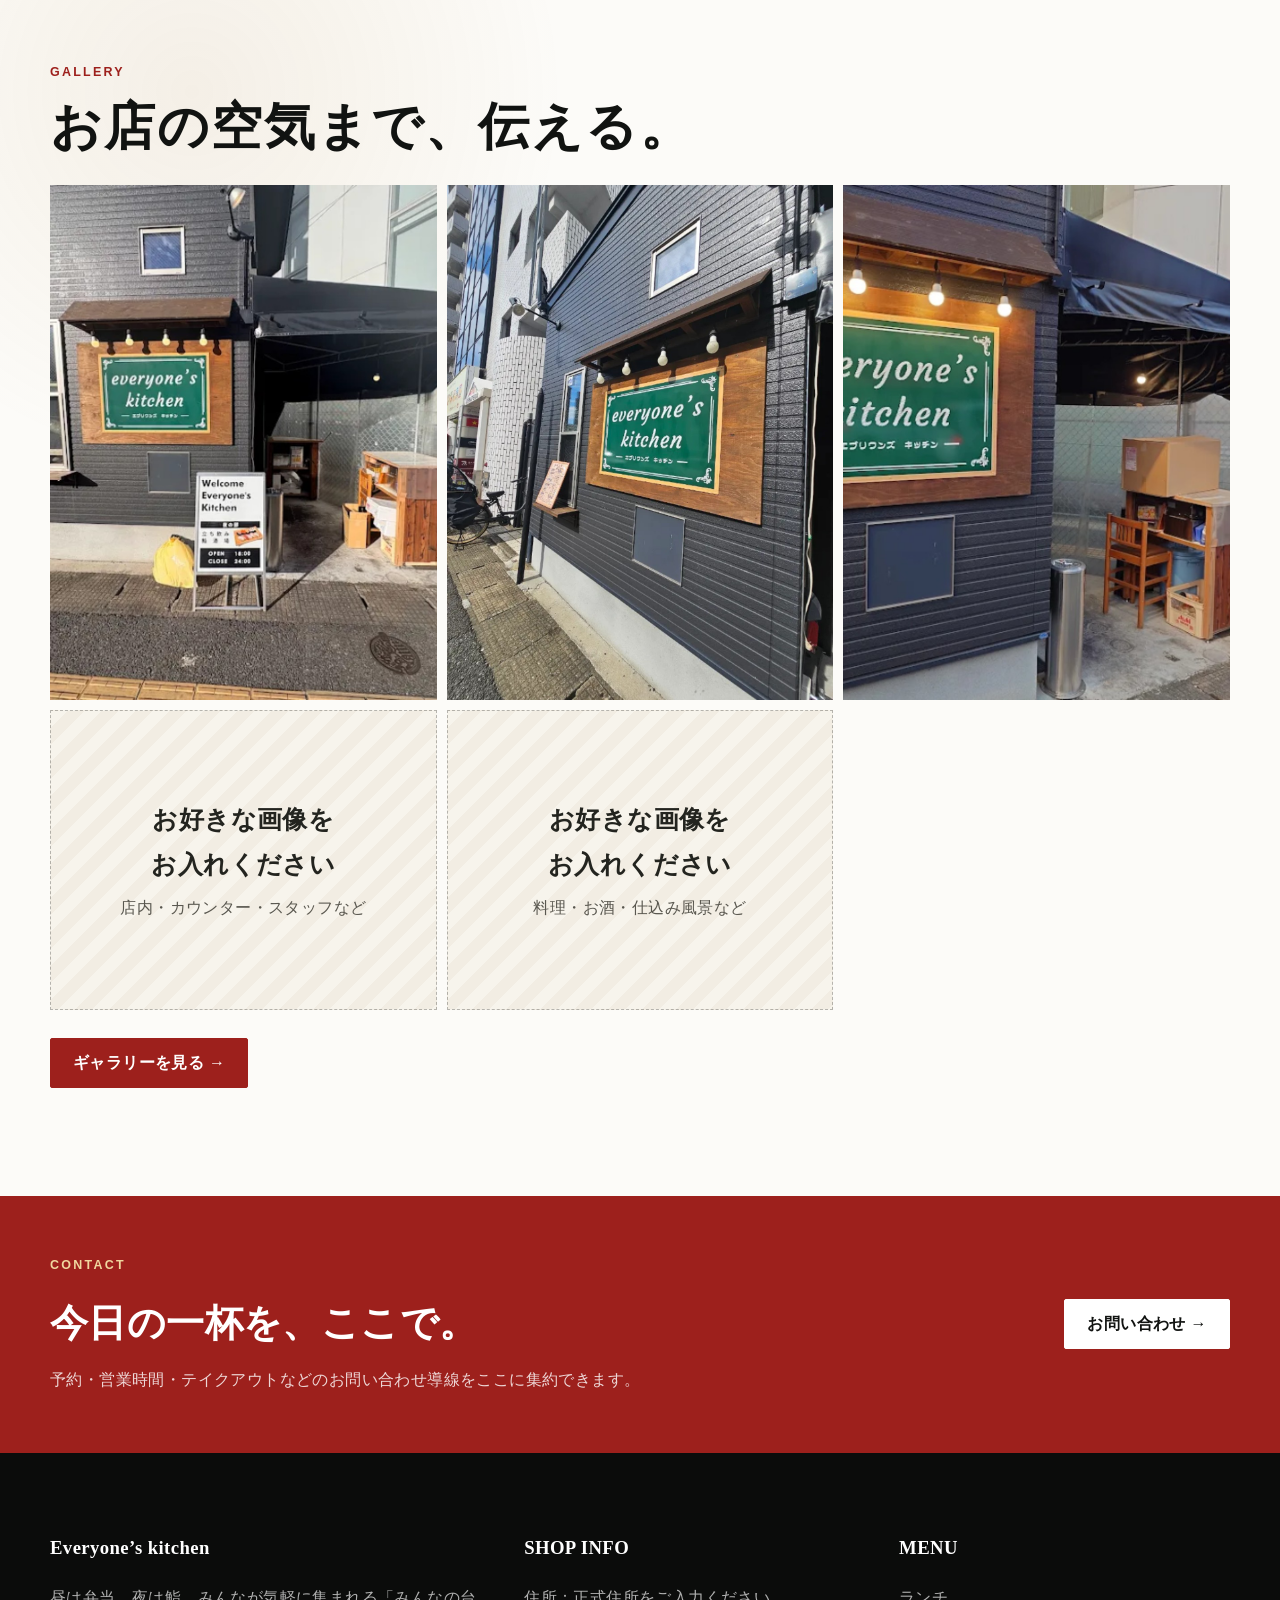
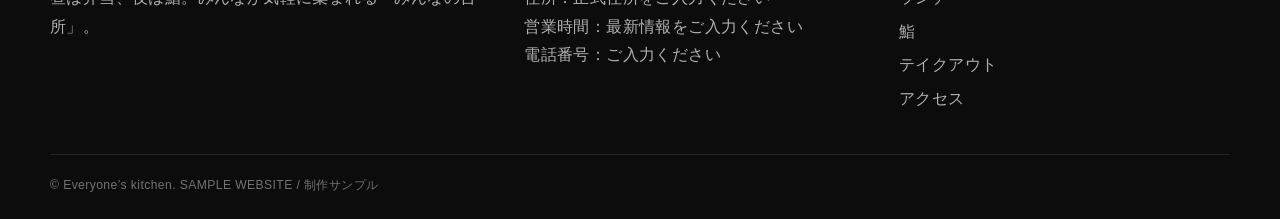
==== commit c9b57313: "Add files via upload" ====
--- a/index.html
+++ b/index.html
@@ -1,14 +1,14 @@
 <!doctype html><html lang="ja"><head><meta charset="utf-8"><meta name="viewport" content="width=device-width,initial-scale=1">
 <title>Everyone’s kitchen｜昼は弁当、夜は鮨。</title><meta name="description" content="Everyone’s kitchenのサンプルサイト。昼は弁当、夜は立ち飲み鮨。寿司・セットメニュー・せんべろ・おつまみをご紹介します。">
 <meta property="og:title" content="Everyone’s kitchen｜昼は弁当、夜は鮨。"><meta property="og:description" content="昼は弁当、夜は立ち飲み鮨。気軽に、うまいを、みんなで。"><meta property="og:type" content="website"><meta property="og:image" content="hero-sushi.jpg">
-<link rel="canonical" href="https://example.com/"><link rel="stylesheet" href="style.css">
+<link rel="canonical" href="https://example.com/"><link rel="stylesheet" href="style.css?v=20260912b">
 <script type="application/ld+json">{"@context":"https://schema.org","@type":"Restaurant","name":"Everyone's kitchen","servesCuisine":["寿司","弁当","居酒屋"]}</script></head><body>
 <header class="header"><div class="wrap header-inner"><a class="brand" href="index.html"><span class="brand-mark">EK</span>Everyone’s kitchen</a><nav class="nav"><a href="concept.html">コンセプト</a><a href="lunch.html">ランチ</a><a href="sushi.html">鮨</a><a href="senbero.html">せんべろ</a><a href="gallery.html">ギャラリー</a><a href="access.html">アクセス</a><a class="cta-mini" href="contact.html">お問い合わせ</a></nav><button class="menu-btn" aria-label="メニュー">☰</button></div></header>
 <main>
 <section class="hero"><div class="hero-grid"><div class="hero-copy"><div class="hero-kicker">FUKUOKA / BENTO / SUSHI / SAKE</div><h1>昼は弁当、<br>夜は鮨。</h1><p>気軽に、うまいを、みんなで。Everyone’s kitchenは、日常のすぐそばで楽しめる「みんなの台所」を目指すお店です。</p><div class="hero-actions"><a class="btn" href="sushi.html">メニューを見る →</a><a class="btn btn-outline" href="contact.html">ご予約・お問い合わせ</a></div></div><div class="hero-image"><img src="hero-sushi.jpg" alt="Everyone’s kitchenの鮨"><div class="hero-badge">鮨・弁当・一品料理<br><small>※掲載内容はサンプルです</small></div></div></div></section>
 <section class="section section-paper"><div class="wrap split"><div><div class="eyebrow">CONCEPT</div><h2 class="title serif">みんなの台所。</h2><p class="lead">昼は、こだわりの弁当。夜は、気軽に鮨と一杯。高級すぎず、カジュアルすぎない。仕事帰りにも、ふらっと立ち寄れる場所へ。</p><div class="stat-row"><div class="stat"><strong>昼</strong>お弁当・セット</div><div class="stat"><strong>夜</strong>鮨・一品・お酒</div><div class="stat"><strong>気軽</strong>立ち飲みスタイル</div></div><p style="margin-top:26px"><a class="btn" href="concept.html">お店について →</a></p></div><div class="photo-card"><img src="exterior-evening.jpg" alt="Everyone’s kitchen 店舗外観"></div></div></section>
 <section class="today-notice" id="todayNotice" hidden><div class="wrap"><span class="today-notice-label">お知らせ</span><span id="todayNoticeText"></span></div></section>
-<section class="section section-today" id="todaySection" hidden><div class="wrap"><div class="today-heading"><div><div class="eyebrow">TODAY\'S SPECIAL</div><h2 class="title serif">本日のおすすめ</h2><p class="lead">その日だからこそ楽しめるおすすめを、店主がスマホから更新します。</p></div><div class="today-updated" id="todayUpdated"></div></div><div class="today-layout"><article class="daily-card" id="dailyLunchCard" hidden><div class="daily-image" id="dailyLunchImageWrap" hidden><img id="dailyLunchImage" alt="本日の日替わり"></div><div class="daily-body"><span class="today-tag">本日の日替わり</span><span class="soldout-tag" id="dailyLunchSoldout" hidden>売り切れ</span><h3 id="dailyLunchName"></h3><div class="today-price" id="dailyLunchPrice"></div><p id="dailyLunchDescription"></p></div></article><div class="special-grid" id="todaySpecialGrid"></div></div></div></section>
+<section class="section section-today" id="todaySection"><div class="wrap"><div class="today-heading"><div><div class="eyebrow">TODAY\'S SPECIAL</div><h2 class="title serif">本日のおすすめ</h2><p class="lead">その日だからこそ楽しめるおすすめを、店主がスマホから更新します。</p></div><div class="today-updated" id="todayUpdated"></div></div><div class="today-layout"><div class="today-empty" id="todayEmpty"><strong>本日のおすすめ</strong><p>本日のおすすめはただいま準備中です。最新情報は店頭・SNSでもご確認ください。</p></div><article class="daily-card" id="dailyLunchCard" hidden><div class="daily-image" id="dailyLunchImageWrap" hidden><img id="dailyLunchImage" alt="本日の日替わり"></div><div class="daily-body"><span class="today-tag">本日の日替わり</span><span class="soldout-tag" id="dailyLunchSoldout" hidden>売り切れ</span><h3 id="dailyLunchName"></h3><div class="today-price" id="dailyLunchPrice"></div><p id="dailyLunchDescription"></p></div></article><div class="special-grid" id="todaySpecialGrid"></div></div></div></section>
 <section class="section section-dark"><div class="wrap"><div class="eyebrow" style="color:#d9b96e">DAY & NIGHT</div><h2 class="title serif">ひとつの店に、ふたつの楽しみ。</h2><div class="dual"><a class="dual-card" href="lunch.html"><img src="set-menu.jpg" alt="セットメニュー"><div class="dual-card-content"><h3>昼</h3><p>お得なセットと、気軽なごはん。</p></div></a><a class="dual-card" href="sushi.html"><img src="sushi-menu.jpg" alt="鮨メニュー"><div class="dual-card-content"><h3>夜</h3><p>一貫から楽しむ鮨と一杯。</p></div></a></div></div></section>
 <section class="section"><div class="wrap menu-feature"><div><div class="eyebrow">LUNCH / SET MENU</div><h2 class="title serif">選べる、楽しさ。</h2><p class="lead">あて手巻き、おちょこ丼など、ちょっとずつ色々楽しみたい方に。セット内容は店頭・SNSの最新情報に合わせて更新できます。</p><div class="chips"><span class="chip">ミニあて手巻き</span><span class="chip">おちょこ丼</span><span class="chip">テイクアウト対応可</span></div><a class="btn" href="lunch.html">ランチを見る →</a></div><div class="menu-poster"><img src="set-menu.jpg" alt="Everyone’s kitchen お得なセットメニュー"></div></div></section>
 <section class="section section-dark"><div class="wrap menu-feature"><div class="menu-poster"><img src="sushi-menu.jpg" alt="Everyone’s kitchen にぎりメニュー"></div><div><div class="eyebrow" style="color:#d9b96e">SUSHI</div><h2 class="title serif">一貫に、<br>想いを込めて。</h2><p class="lead">おまかせ鮨から、白身、サーモン、マグロ、手巻きまで。まずは一貫、気になるネタから。</p><div class="chips"><span class="chip">おまかせ鮨</span><span class="chip">にぎり</span><span class="chip">手巻き</span><span class="chip">テイクアウト</span></div><a class="btn" href="sushi.html">鮨メニューを見る →</a></div></div></section>
@@ -17,4 +17,4 @@
 <section class="section section-paper"><div class="wrap"><div class="eyebrow">GALLERY</div><h2 class="title serif">お店の空気まで、伝える。</h2><div class="gallery"><figure><img src="exterior-wide.jpg" alt="店舗外観"></figure><figure><img src="exterior-angle.jpg" alt="看板"></figure><figure><img src="exterior-evening.jpg" alt="夕方の外観"></figure><figure><div class="placeholder"><div><strong>お好きな画像を<br>お入れください</strong>店内・カウンター・スタッフなど</div></div></figure><figure><div class="placeholder"><div><strong>お好きな画像を<br>お入れください</strong>料理・お酒・仕込み風景など</div></div></figure></div><p style="margin-top:28px"><a class="btn" href="gallery.html">ギャラリーを見る →</a></p></div></section>
 <section class="cta-band"><div class="wrap cta-inner"><div><div class="eyebrow" style="color:#f0d79f">CONTACT</div><h2>今日の一杯を、ここで。</h2><p>予約・営業時間・テイクアウトなどのお問い合わせ導線をここに集約できます。</p></div><a class="btn btn-light" href="contact.html">お問い合わせ →</a></div></section>
 </main>
-<footer class="footer"><div class="wrap"><div class="footer-grid"><div><h3>Everyone’s kitchen</h3><p>昼は弁当、夜は鮨。みんなが気軽に集まれる「みんなの台所」。</p></div><div><h3>SHOP INFO</h3><p>住所：正式住所をご入力ください<br>営業時間：最新情報をご入力ください<br>電話番号：ご入力ください</p></div><div><h3>MENU</h3><div class="footer-links"><a href="lunch.html">ランチ</a><a href="sushi.html">鮨</a><a href="takeout.html">テイクアウト</a><a href="access.html">アクセス</a></div></div></div><div class="copyright">© Everyone’s kitchen. SAMPLE WEBSITE / 制作サンプル</div></div></footer><script src="main.js"></script></body></html>
+<footer class="footer"><div class="wrap"><div class="footer-grid"><div><h3>Everyone’s kitchen</h3><p>昼は弁当、夜は鮨。みんなが気軽に集まれる「みんなの台所」。</p></div><div><h3>SHOP INFO</h3><p>住所：正式住所をご入力ください<br>営業時間：最新情報をご入力ください<br>電話番号：ご入力ください</p></div><div><h3>MENU</h3><div class="footer-links"><a href="lunch.html">ランチ</a><a href="sushi.html">鮨</a><a href="takeout.html">テイクアウト</a><a href="access.html">アクセス</a></div></div></div><div class="copyright">© Everyone’s kitchen. SAMPLE WEBSITE / 制作サンプル</div></div></footer><script src="main.js?v=20260912b"></script></body></html>
--- a/style.css
+++ b/style.css
@@ -19,3 +19,5 @@
 
 @media(max-width:900px){.today-layout{grid-template-columns:1fr}.special-grid{grid-template-columns:1fr 1fr}}
 @media(max-width:560px){.today-heading{display:block}.today-updated{margin-top:10px}.special-grid{grid-template-columns:1fr}.today-notice .wrap{align-items:flex-start}.admin-row,.admin-login-line{grid-template-columns:1fr}.admin-panel{padding:17px}.admin-shell{padding-top:18px}.admin-actions{padding-bottom:8px}}
+
+.today-empty{grid-column:1/-1;border:1px dashed rgba(17,19,17,.22);background:rgba(255,255,255,.72);padding:28px;text-align:center;color:#696158}.today-empty strong{display:block;font-family:"Yu Mincho","Hiragino Mincho ProN",serif;color:#191919;font-size:1.35rem;margin-bottom:8px}.today-empty p{margin:0}.today-empty[hidden]{display:none!important}
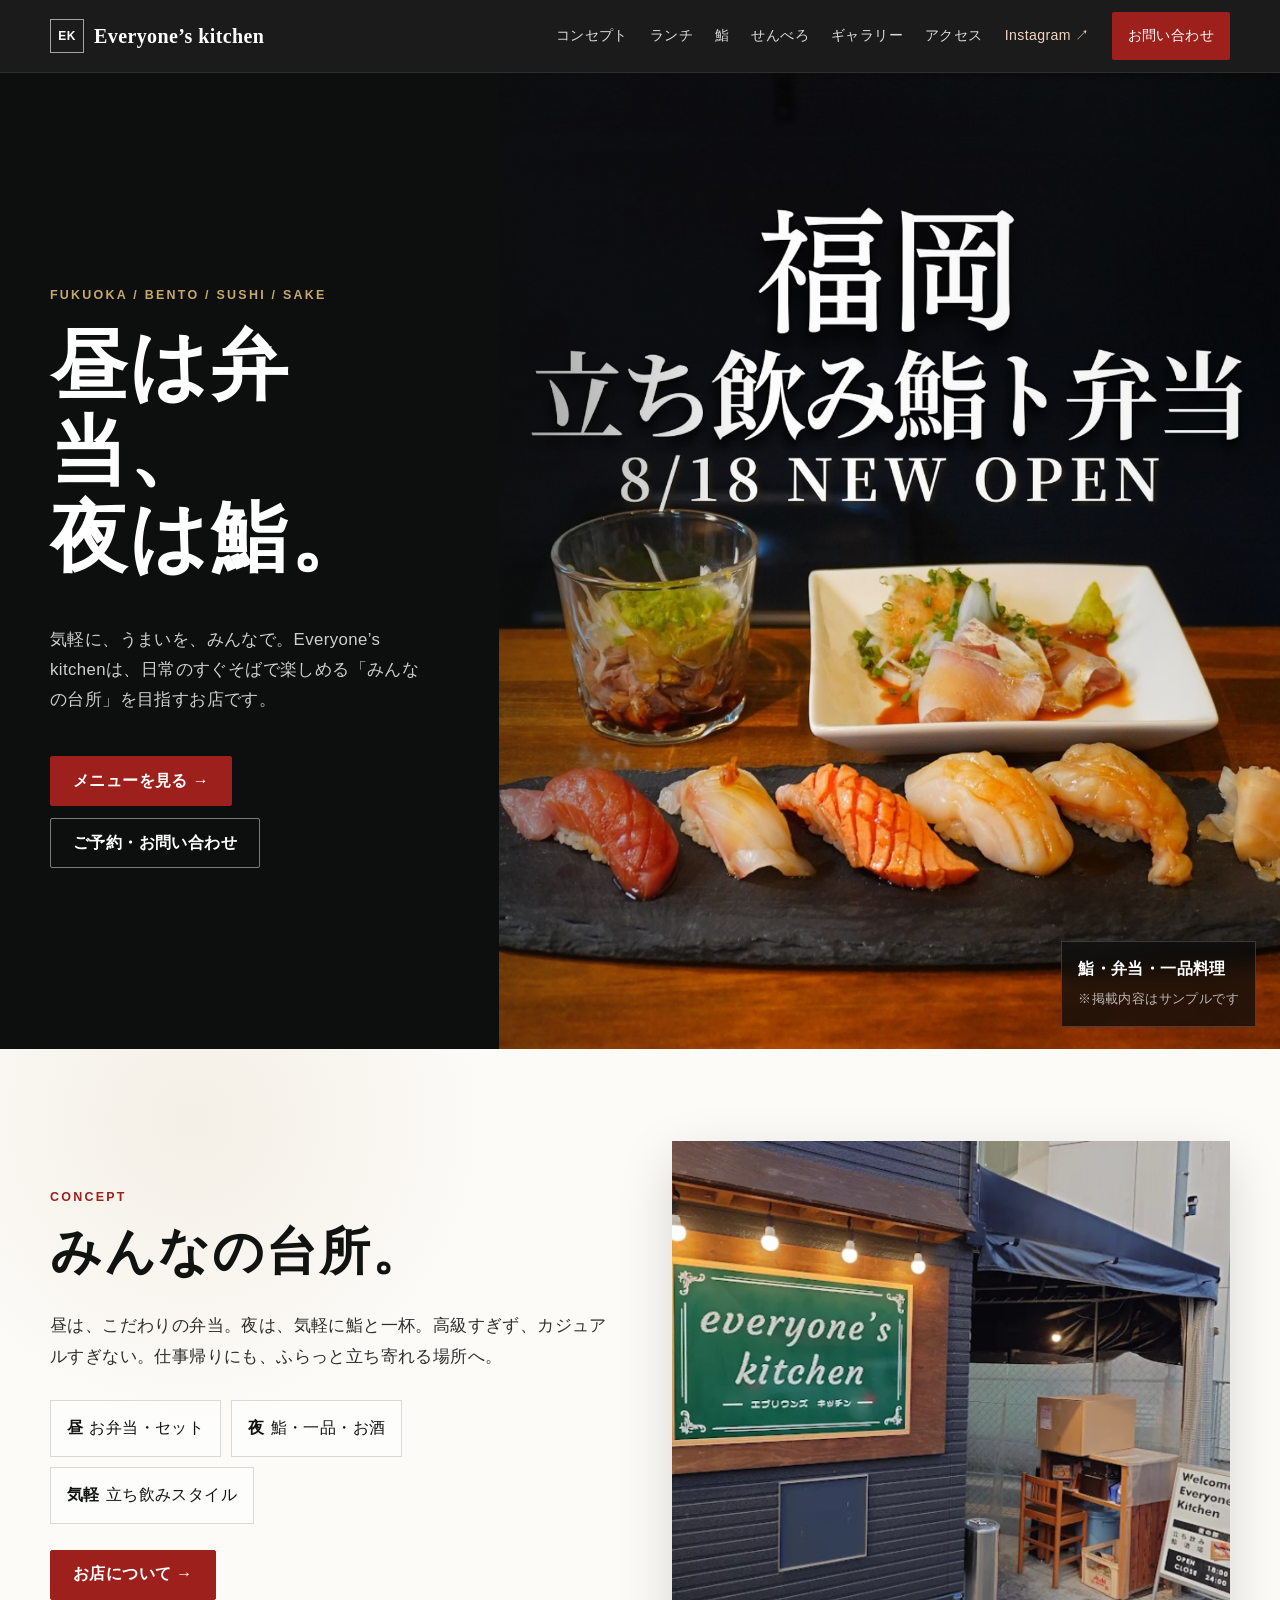
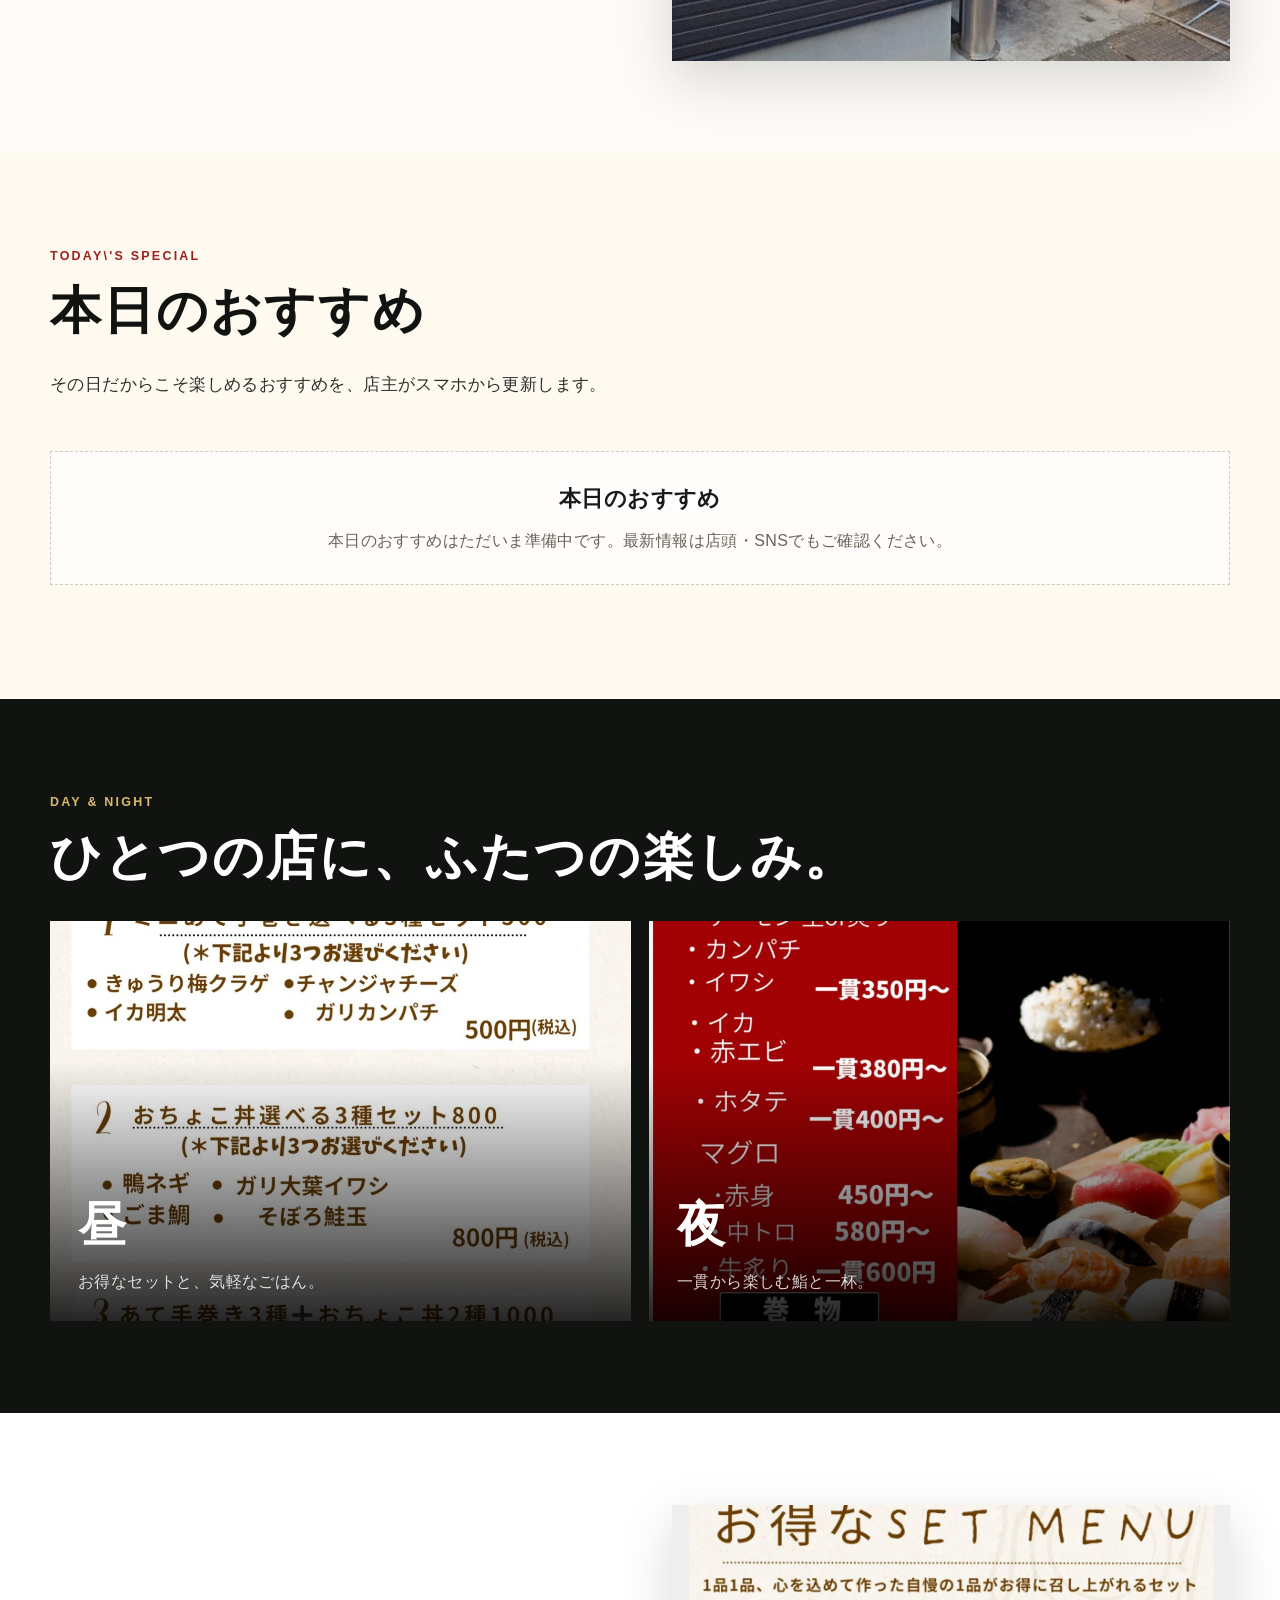
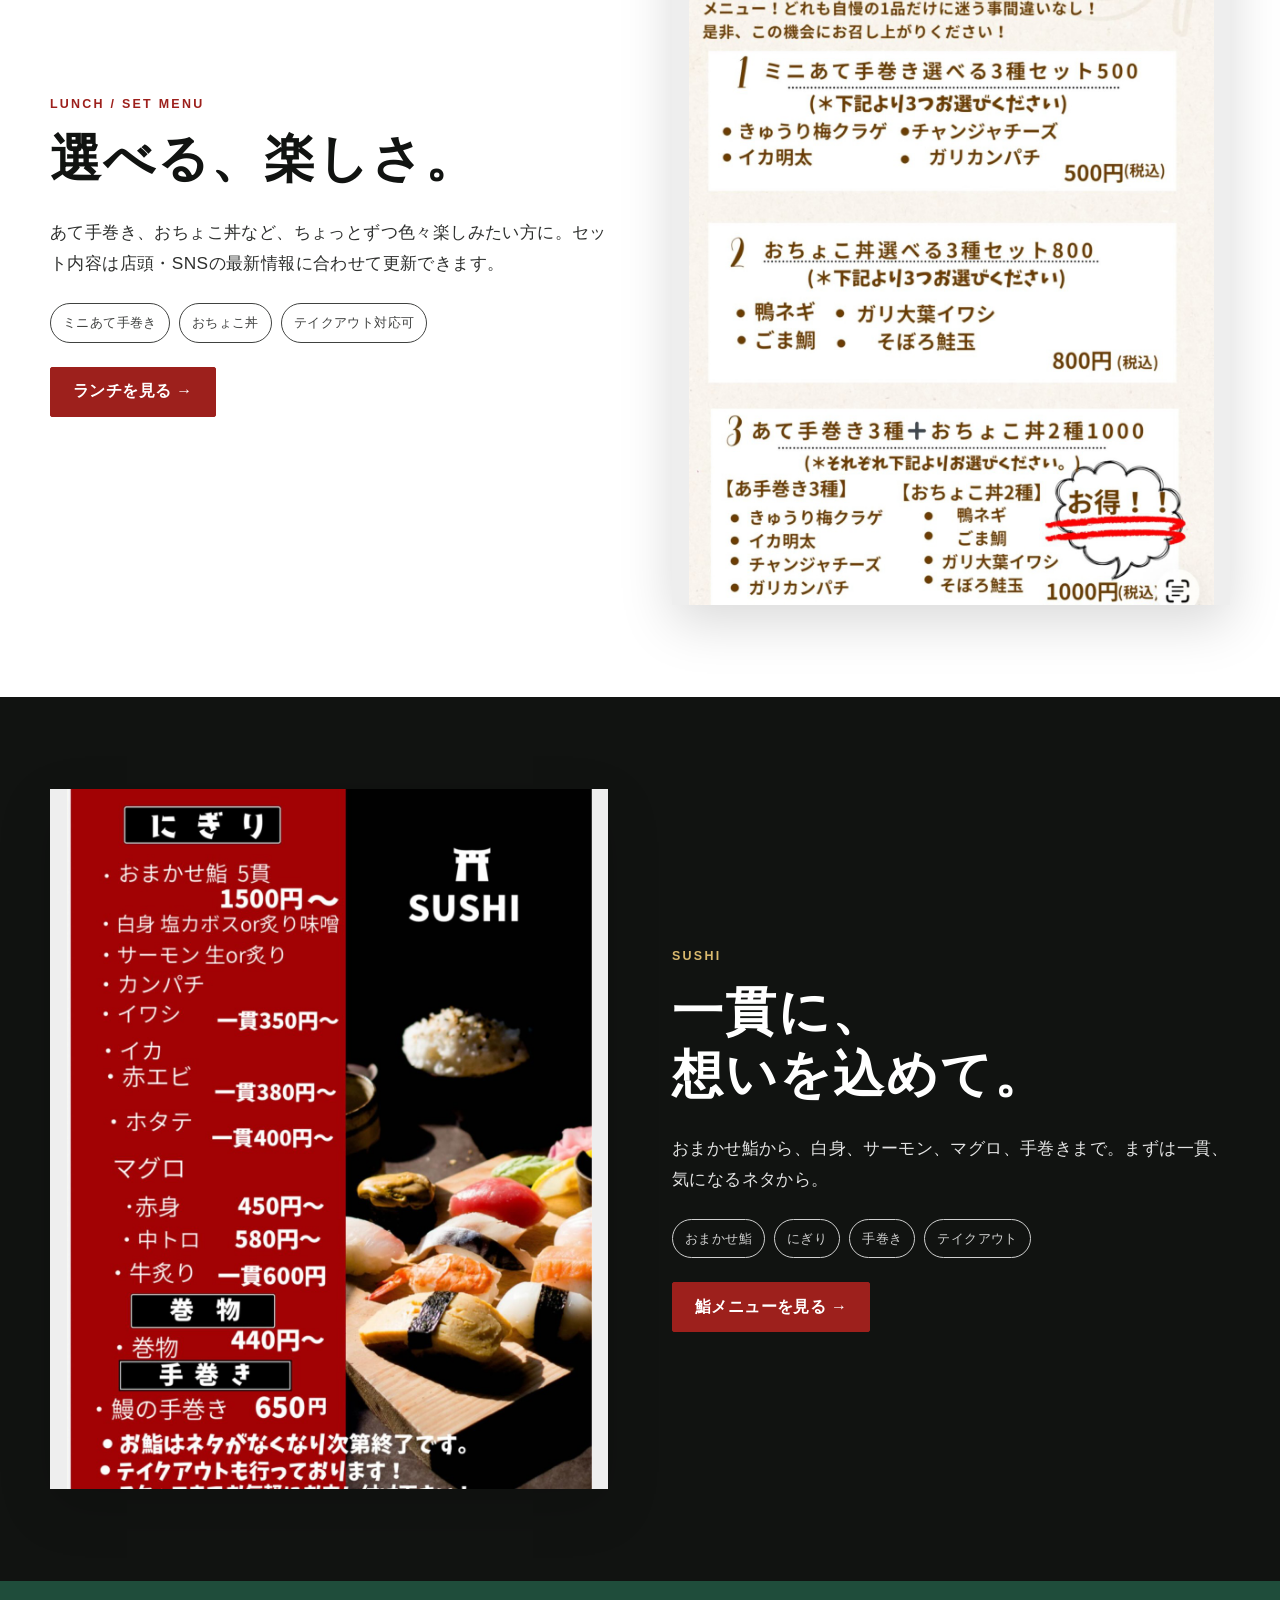
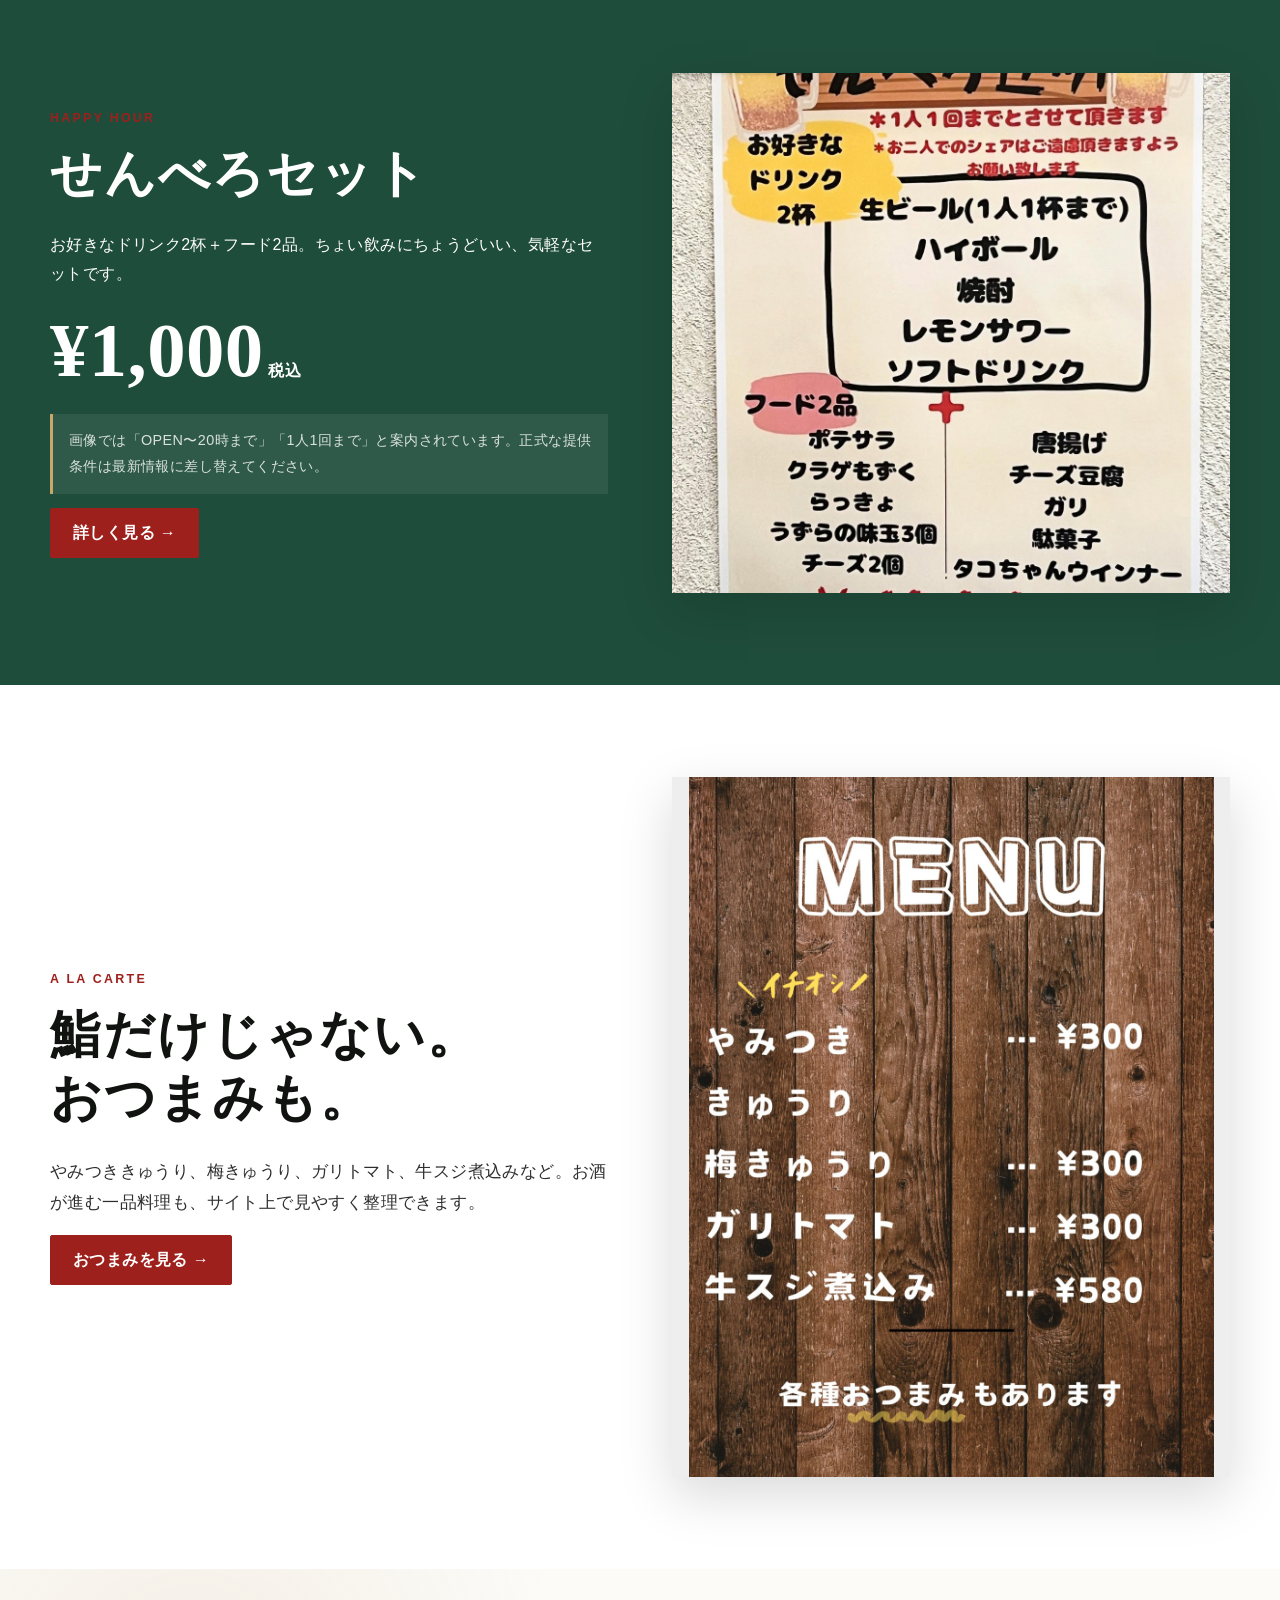
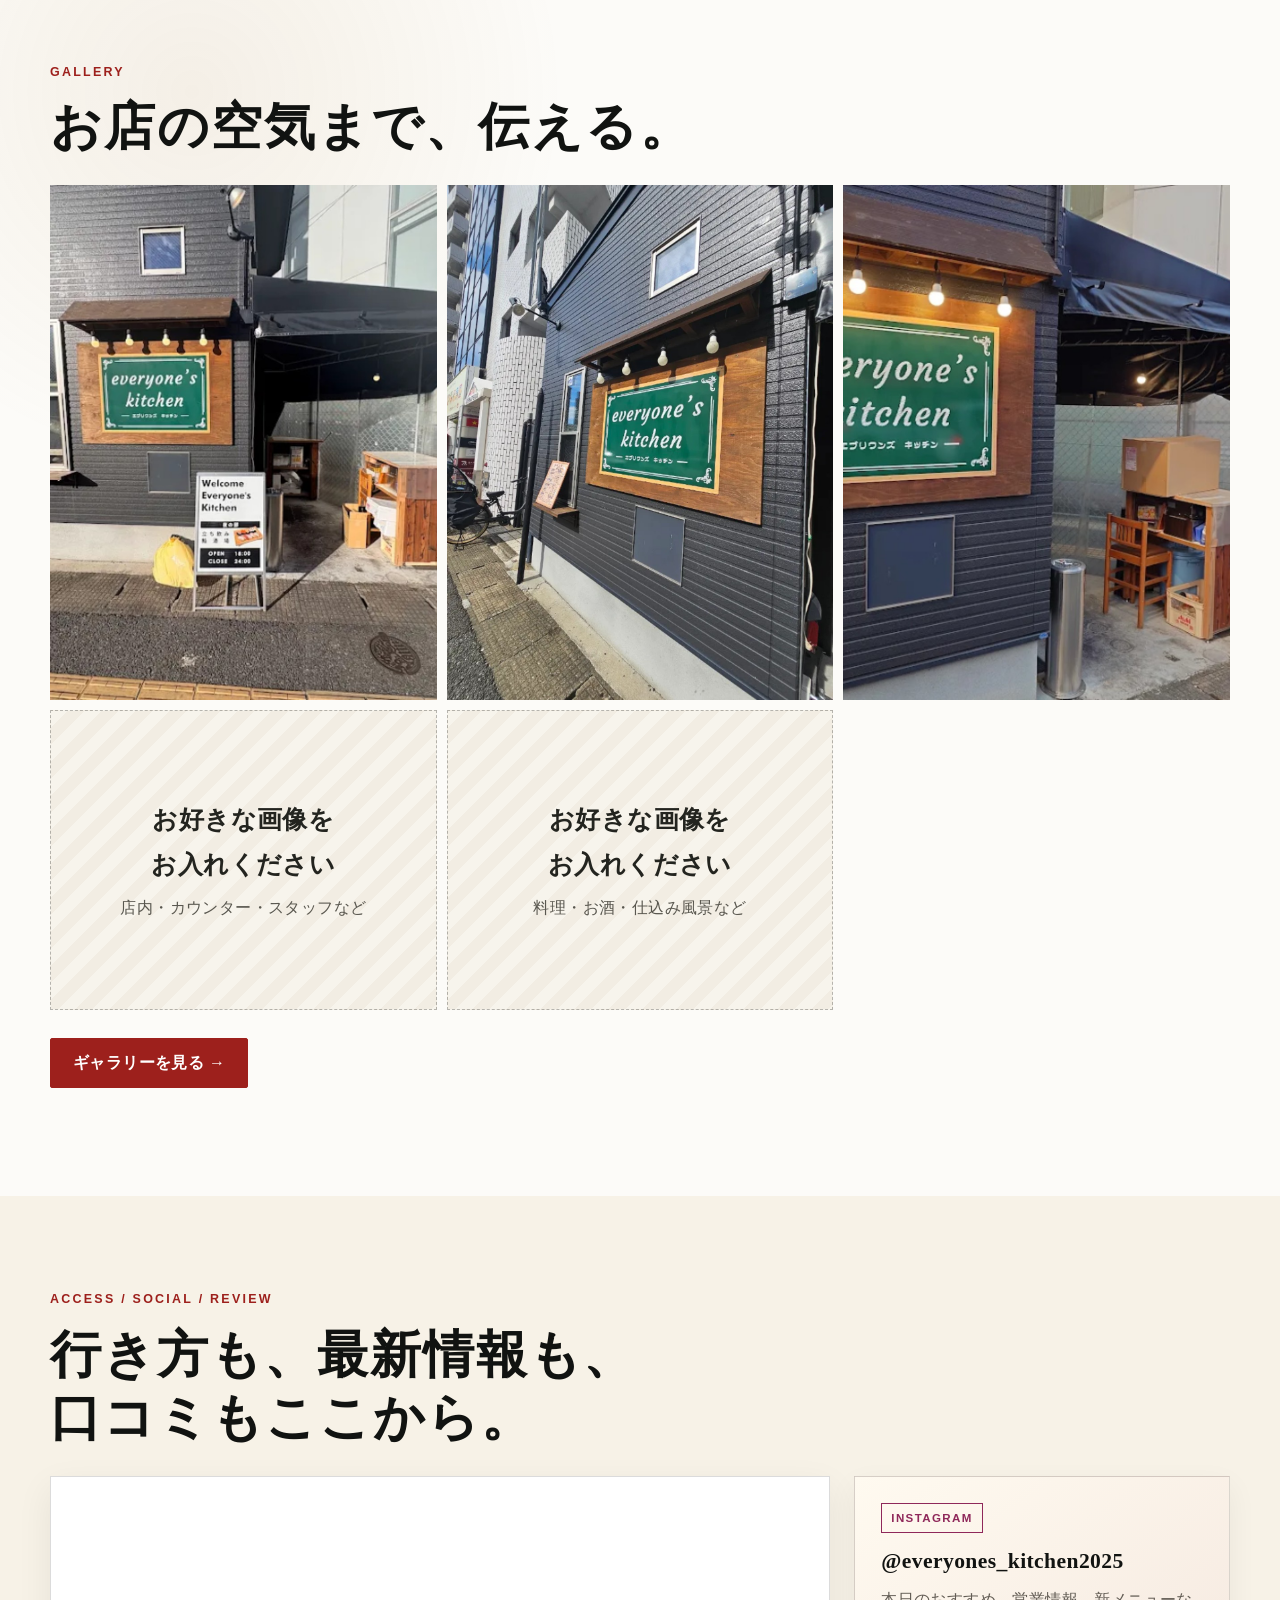
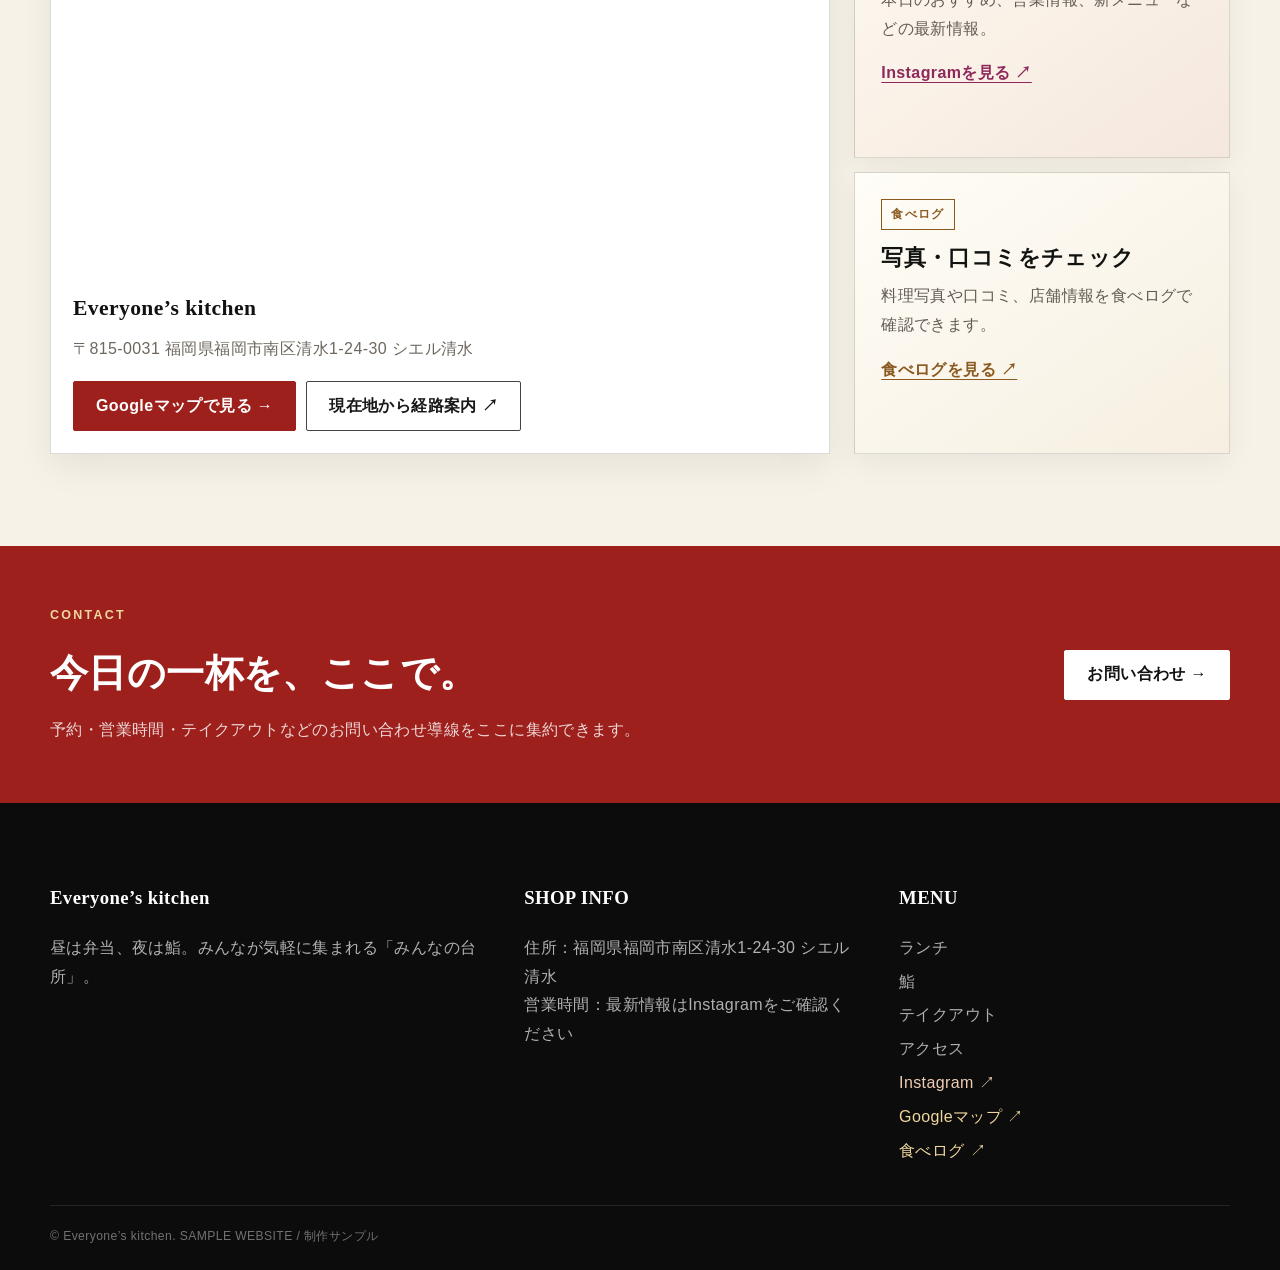
==== commit dc822051: "Add files via upload" ====
--- a/index.html
+++ b/index.html
@@ -1,9 +1,9 @@
 <!doctype html><html lang="ja"><head><meta charset="utf-8"><meta name="viewport" content="width=device-width,initial-scale=1">
 <title>Everyone’s kitchen｜昼は弁当、夜は鮨。</title><meta name="description" content="Everyone’s kitchenのサンプルサイト。昼は弁当、夜は立ち飲み鮨。寿司・セットメニュー・せんべろ・おつまみをご紹介します。">
 <meta property="og:title" content="Everyone’s kitchen｜昼は弁当、夜は鮨。"><meta property="og:description" content="昼は弁当、夜は立ち飲み鮨。気軽に、うまいを、みんなで。"><meta property="og:type" content="website"><meta property="og:image" content="hero-sushi.jpg">
-<link rel="canonical" href="https://example.com/"><link rel="stylesheet" href="style.css?v=20260912b">
-<script type="application/ld+json">{"@context":"https://schema.org","@type":"Restaurant","name":"Everyone's kitchen","servesCuisine":["寿司","弁当","居酒屋"]}</script></head><body>
-<header class="header"><div class="wrap header-inner"><a class="brand" href="index.html"><span class="brand-mark">EK</span>Everyone’s kitchen</a><nav class="nav"><a href="concept.html">コンセプト</a><a href="lunch.html">ランチ</a><a href="sushi.html">鮨</a><a href="senbero.html">せんべろ</a><a href="gallery.html">ギャラリー</a><a href="access.html">アクセス</a><a class="cta-mini" href="contact.html">お問い合わせ</a></nav><button class="menu-btn" aria-label="メニュー">☰</button></div></header>
+<link rel="canonical" href="https://everyone-s-kitchen.cdman1106.workers.dev/"><link rel="stylesheet" href="style.css?v=20260913b">
+<script type="application/ld+json">{"@context":"https://schema.org","@type":"Restaurant","name":"Everyone's kitchen","url":"https://everyone-s-kitchen.cdman1106.workers.dev/","sameAs":["https://www.instagram.com/everyones_kitchen2025/","https://tabelog.com/fukuoka/A4001/A400202/40071473/"],"hasMap":"https://www.google.com/maps/search/?api=1&query=%E7%A6%8F%E5%B2%A1%E7%9C%8C%E7%A6%8F%E5%B2%A1%E5%B8%82%E5%8D%97%E5%8C%BA%E6%B8%85%E6%B0%B41-24-30","address":{"@type":"PostalAddress","streetAddress":"清水1-24-30 シエル清水","addressLocality":"福岡市南区","addressRegion":"福岡県","postalCode":"815-0031","addressCountry":"JP"},"servesCuisine":["寿司","弁当","居酒屋"]}</script></head><body>
+<header class="header"><div class="wrap header-inner"><a class="brand" href="index.html"><span class="brand-mark">EK</span>Everyone’s kitchen</a><nav class="nav"><a href="concept.html">コンセプト</a><a href="lunch.html">ランチ</a><a href="sushi.html">鮨</a><a href="senbero.html">せんべろ</a><a href="gallery.html">ギャラリー</a><a href="access.html">アクセス</a><a class="nav-instagram" href="https://www.instagram.com/everyones_kitchen2025/" target="_blank" rel="noopener noreferrer">Instagram ↗</a><a class="cta-mini" href="contact.html">お問い合わせ</a></nav><button class="menu-btn" aria-label="メニュー">☰</button></div></header>
 <main>
 <section class="hero"><div class="hero-grid"><div class="hero-copy"><div class="hero-kicker">FUKUOKA / BENTO / SUSHI / SAKE</div><h1>昼は弁当、<br>夜は鮨。</h1><p>気軽に、うまいを、みんなで。Everyone’s kitchenは、日常のすぐそばで楽しめる「みんなの台所」を目指すお店です。</p><div class="hero-actions"><a class="btn" href="sushi.html">メニューを見る →</a><a class="btn btn-outline" href="contact.html">ご予約・お問い合わせ</a></div></div><div class="hero-image"><img src="hero-sushi.jpg" alt="Everyone’s kitchenの鮨"><div class="hero-badge">鮨・弁当・一品料理<br><small>※掲載内容はサンプルです</small></div></div></div></section>
 <section class="section section-paper"><div class="wrap split"><div><div class="eyebrow">CONCEPT</div><h2 class="title serif">みんなの台所。</h2><p class="lead">昼は、こだわりの弁当。夜は、気軽に鮨と一杯。高級すぎず、カジュアルすぎない。仕事帰りにも、ふらっと立ち寄れる場所へ。</p><div class="stat-row"><div class="stat"><strong>昼</strong>お弁当・セット</div><div class="stat"><strong>夜</strong>鮨・一品・お酒</div><div class="stat"><strong>気軽</strong>立ち飲みスタイル</div></div><p style="margin-top:26px"><a class="btn" href="concept.html">お店について →</a></p></div><div class="photo-card"><img src="exterior-evening.jpg" alt="Everyone’s kitchen 店舗外観"></div></div></section>
@@ -15,6 +15,6 @@
 <section class="section section-green"><div class="wrap offer"><div class="offer-panel"><div class="eyebrow">HAPPY HOUR</div><h2 class="title serif">せんべろセット</h2><p>お好きなドリンク2杯＋フード2品。ちょい飲みにちょうどいい、気軽なセットです。</p><div class="offer-price">¥1,000<small> 税込</small></div><p class="note">画像では「OPEN〜20時まで」「1人1回まで」と案内されています。正式な提供条件は最新情報に差し替えてください。</p><a class="btn" href="senbero.html">詳しく見る →</a></div><div class="offer-image"><img src="senbero.jpg" alt="せんべろセット"></div></div></section>
 <section class="section"><div class="wrap menu-feature"><div><div class="eyebrow">A LA CARTE</div><h2 class="title serif">鮨だけじゃない。<br>おつまみも。</h2><p class="lead">やみつききゅうり、梅きゅうり、ガリトマト、牛スジ煮込みなど。お酒が進む一品料理も、サイト上で見やすく整理できます。</p><a class="btn" href="otsumami.html">おつまみを見る →</a></div><div class="menu-poster"><img src="otsumami-menu.jpg" alt="おつまみメニュー"></div></div></section>
 <section class="section section-paper"><div class="wrap"><div class="eyebrow">GALLERY</div><h2 class="title serif">お店の空気まで、伝える。</h2><div class="gallery"><figure><img src="exterior-wide.jpg" alt="店舗外観"></figure><figure><img src="exterior-angle.jpg" alt="看板"></figure><figure><img src="exterior-evening.jpg" alt="夕方の外観"></figure><figure><div class="placeholder"><div><strong>お好きな画像を<br>お入れください</strong>店内・カウンター・スタッフなど</div></div></figure><figure><div class="placeholder"><div><strong>お好きな画像を<br>お入れください</strong>料理・お酒・仕込み風景など</div></div></figure></div><p style="margin-top:28px"><a class="btn" href="gallery.html">ギャラリーを見る →</a></p></div></section>
-<section class="cta-band"><div class="wrap cta-inner"><div><div class="eyebrow" style="color:#f0d79f">CONTACT</div><h2>今日の一杯を、ここで。</h2><p>予約・営業時間・テイクアウトなどのお問い合わせ導線をここに集約できます。</p></div><a class="btn btn-light" href="contact.html">お問い合わせ →</a></div></section>
+<section class="section access-social-section"><div class="wrap"><div class="eyebrow">ACCESS / SOCIAL / REVIEW</div><h2 class="title serif">行き方も、最新情報も、<br>口コミもここから。</h2><div class="access-social-grid"><div class="map-card"><iframe class="map-embed" title="Everyone’s kitchen Googleマップ" loading="lazy" referrerpolicy="no-referrer-when-downgrade" src="https://www.google.com/maps?q=%E7%A6%8F%E5%B2%A1%E7%9C%8C%E7%A6%8F%E5%B2%A1%E5%B8%82%E5%8D%97%E5%8C%BA%E6%B8%85%E6%B0%B41-24-30&output=embed"></iframe><div class="map-card-body"><strong>Everyone’s kitchen</strong><p>〒815-0031 福岡県福岡市南区清水1-24-30 シエル清水</p><div class="map-actions"><a class="btn" href="https://www.google.com/maps/search/?api=1&query=%E7%A6%8F%E5%B2%A1%E7%9C%8C%E7%A6%8F%E5%B2%A1%E5%B8%82%E5%8D%97%E5%8C%BA%E6%B8%85%E6%B0%B41-24-30" target="_blank" rel="noopener noreferrer">Googleマップで見る →</a><a class="btn btn-outline-dark" href="https://www.google.com/maps/dir/?api=1&destination=%E7%A6%8F%E5%B2%A1%E7%9C%8C%E7%A6%8F%E5%B2%A1%E5%B8%82%E5%8D%97%E5%8C%BA%E6%B8%85%E6%B0%B41-24-30" target="_blank" rel="noopener noreferrer">現在地から経路案内 ↗</a></div></div></div><div class="official-links"><a class="external-card instagram-card" href="https://www.instagram.com/everyones_kitchen2025/" target="_blank" rel="noopener noreferrer"><span class="external-badge">INSTAGRAM</span><strong>@everyones_kitchen2025</strong><p>本日のおすすめ、営業情報、新メニューなどの最新情報。</p><span class="external-cta">Instagramを見る ↗</span></a><a class="external-card tabelog-card" href="https://tabelog.com/fukuoka/A4001/A400202/40071473/" target="_blank" rel="noopener noreferrer"><span class="external-badge">食べログ</span><strong>写真・口コミをチェック</strong><p>料理写真や口コミ、店舗情報を食べログで確認できます。</p><span class="external-cta">食べログを見る ↗</span></a></div></div></div></section><section class="cta-band"><div class="wrap cta-inner"><div><div class="eyebrow" style="color:#f0d79f">CONTACT</div><h2>今日の一杯を、ここで。</h2><p>予約・営業時間・テイクアウトなどのお問い合わせ導線をここに集約できます。</p></div><a class="btn btn-light" href="contact.html">お問い合わせ →</a></div></section>
 </main>
-<footer class="footer"><div class="wrap"><div class="footer-grid"><div><h3>Everyone’s kitchen</h3><p>昼は弁当、夜は鮨。みんなが気軽に集まれる「みんなの台所」。</p></div><div><h3>SHOP INFO</h3><p>住所：正式住所をご入力ください<br>営業時間：最新情報をご入力ください<br>電話番号：ご入力ください</p></div><div><h3>MENU</h3><div class="footer-links"><a href="lunch.html">ランチ</a><a href="sushi.html">鮨</a><a href="takeout.html">テイクアウト</a><a href="access.html">アクセス</a></div></div></div><div class="copyright">© Everyone’s kitchen. SAMPLE WEBSITE / 制作サンプル</div></div></footer><script src="main.js?v=20260912b"></script></body></html>
+<footer class="footer"><div class="wrap"><div class="footer-grid"><div><h3>Everyone’s kitchen</h3><p>昼は弁当、夜は鮨。みんなが気軽に集まれる「みんなの台所」。</p></div><div><h3>SHOP INFO</h3><p>住所：福岡県福岡市南区清水1-24-30 シエル清水<br>営業時間：最新情報はInstagramをご確認ください</p></div><div><h3>MENU</h3><div class="footer-links"><a href="lunch.html">ランチ</a><a href="sushi.html">鮨</a><a href="takeout.html">テイクアウト</a><a href="access.html">アクセス</a><a href="https://www.instagram.com/everyones_kitchen2025/" target="_blank" rel="noopener noreferrer">Instagram ↗</a><a href="https://www.google.com/maps/search/?api=1&query=%E7%A6%8F%E5%B2%A1%E7%9C%8C%E7%A6%8F%E5%B2%A1%E5%B8%82%E5%8D%97%E5%8C%BA%E6%B8%85%E6%B0%B41-24-30" target="_blank" rel="noopener noreferrer">Googleマップ ↗</a><a href="https://tabelog.com/fukuoka/A4001/A400202/40071473/" target="_blank" rel="noopener noreferrer">食べログ ↗</a></div></div></div><div class="copyright">© Everyone’s kitchen. SAMPLE WEBSITE / 制作サンプル</div></div></footer><script src="main.js?v=20260913b"></script></body></html>
--- a/style.css
+++ b/style.css
@@ -21,3 +21,58 @@
 @media(max-width:560px){.today-heading{display:block}.today-updated{margin-top:10px}.special-grid{grid-template-columns:1fr}.today-notice .wrap{align-items:flex-start}.admin-row,.admin-login-line{grid-template-columns:1fr}.admin-panel{padding:17px}.admin-shell{padding-top:18px}.admin-actions{padding-bottom:8px}}
 
 .today-empty{grid-column:1/-1;border:1px dashed rgba(17,19,17,.22);background:rgba(255,255,255,.72);padding:28px;text-align:center;color:#696158}.today-empty strong{display:block;font-family:"Yu Mincho","Hiragino Mincho ProN",serif;color:#191919;font-size:1.35rem;margin-bottom:8px}.today-empty p{margin:0}.today-empty[hidden]{display:none!important}
+
+
+/* Instagram / Google Maps */
+.nav-instagram{color:#f2d6c4!important}.access-social-section{background:#f7f2e7}.access-social-grid{display:grid;grid-template-columns:1.35fr .65fr;gap:24px;align-items:stretch}.map-card,.social-card{background:#fff;border:1px solid var(--line);box-shadow:0 12px 34px rgba(0,0,0,.07);overflow:hidden}.map-embed{display:block;width:100%;height:390px;border:0}.map-card-wide .map-embed{height:520px}.map-card-body{padding:22px}.map-card-body strong{font-family:"Yu Mincho","Hiragino Mincho ProN",serif;font-size:1.35rem}.map-card-body p{margin:7px 0 18px;color:#6d675e}.social-card{padding:38px;display:flex;flex-direction:column;justify-content:center;background:linear-gradient(145deg,#fffaf0,#f1e4d8)}.social-icon{width:58px;height:58px;border-radius:18px;display:grid;place-items:center;background:linear-gradient(135deg,#5b51d8,#c13584,#f77737);color:#fff;font-size:2rem;font-weight:800;margin-bottom:22px}.social-card h3{font-size:1.7rem;margin:0 0 12px;word-break:break-all}.social-card p{color:#625c54}.instagram-btn{background:#8f285a;border-color:#8f285a}.text-link{color:var(--red);font-weight:800;text-decoration:underline;text-underline-offset:4px}.map-actions{display:flex;gap:10px;flex-wrap:wrap}.footer-links a[target="_blank"]{color:#f1cdb4}
+@media(max-width:900px){.access-social-grid{grid-template-columns:1fr}.map-embed,.map-card-wide .map-embed{height:420px}.social-card{padding:28px}}
+@media(max-width:560px){.map-embed,.map-card-wide .map-embed{height:330px}.map-actions .btn{width:100%}.social-card{padding:24px}}
+
+
+/* External links / review services */
+.official-links{display:grid;grid-template-columns:1fr;gap:14px}.external-card{display:block;background:#fff;border:1px solid var(--line);padding:26px;box-shadow:0 10px 28px rgba(0,0,0,.055);transition:transform .2s ease,box-shadow .2s ease}.external-card:hover{transform:translateY(-2px);box-shadow:0 16px 36px rgba(0,0,0,.09)}.external-badge{display:inline-flex;font-size:.72rem;letter-spacing:.12em;font-weight:900;margin-bottom:13px;padding:4px 9px;border:1px solid currentColor}.external-card strong{display:block;font-family:"Yu Mincho","Hiragino Mincho ProN",serif;font-size:1.35rem;line-height:1.45;margin-bottom:8px}.external-card p{color:#625c54;margin:0 0 16px}.external-cta{font-weight:900;text-decoration:underline;text-underline-offset:4px}.instagram-card{background:linear-gradient(145deg,#fffaf0,#f4e7de)}.instagram-card .external-badge,.instagram-card .external-cta{color:#8f285a}.tabelog-card{background:linear-gradient(145deg,#fffdf7,#f6efe1)}.tabelog-card .external-badge,.tabelog-card .external-cta{color:#8b5a20}.tabelog-btn{background:#8b5a20;border-color:#8b5a20}.btn-outline-dark{background:transparent!important;color:#181818!important;border-color:#444!important}.btn-outline-dark:hover{background:#181818!important;color:#fff!important}.footer-links a[href*="tabelog"],.footer-links a[href*="google.com/maps"]{color:#f0d79f}@media(max-width:900px){.official-links{grid-template-columns:1fr 1fr}}@media(max-width:560px){.official-links{grid-template-columns:1fr}}
+
+/* Responsive hardening: desktop / tablet / smartphone */
+html,body{max-width:100%;overflow-x:hidden}.header-inner{position:relative}.hero-grid>* , .split>* , .menu-feature>* , .offer>* , .content-grid>* , .poster-grid>* , .access-social-grid>* , .footer-grid>*{min-width:0}.map-embed,iframe{max-width:100%}.external-card strong,.external-card p,.footer,.card{overflow-wrap:anywhere}
+
+/* Keep the full desktop navigation only while it comfortably fits. */
+@media(max-width:1080px){
+  .header-inner{min-height:62px}
+  .brand{font-size:1.02rem}
+  .brand-mark{width:30px;height:30px}
+  .menu-btn{display:block}
+  .nav{position:absolute;display:none;left:0;right:0;top:62px;margin-left:0;background:#111311;padding:18px 22px 26px;flex-direction:column;align-items:stretch;gap:0;border-top:1px solid rgba(255,255,255,.08);box-shadow:0 16px 30px rgba(0,0,0,.25);max-height:calc(100vh - 62px);overflow-y:auto}
+  .nav.open{display:flex}
+  .nav a{padding:12px 4px;border-bottom:1px solid rgba(255,255,255,.08)}
+  .nav a:not(.cta-mini):after{display:none}
+  .cta-mini{margin-top:12px;text-align:center}
+}
+
+@media(min-width:1081px){
+  .menu-btn{display:none!important}
+  .nav{display:flex!important}
+}
+
+@media(max-width:760px){
+  .wrap{width:min(100% - 28px,1180px)}
+  .hero h1{font-size:clamp(2.7rem,13vw,3.5rem)}
+  .page-hero h1{font-size:clamp(2.5rem,12vw,3.25rem)}
+  .title{font-size:clamp(2rem,10vw,2.6rem)}
+  .map-card-body{padding:18px}
+  .external-card{padding:22px}
+  .footer{padding-top:48px}
+}
+
+@media(max-width:420px){
+  .brand{font-size:.94rem;gap:8px;max-width:calc(100% - 58px)}
+  .brand-mark{flex:0 0 28px;width:28px;height:28px}
+  .menu-btn{flex:0 0 42px;width:42px;height:42px}
+  .hero-copy{padding-left:15px;padding-right:15px}
+  .hero-image{min-height:290px}
+  .section{padding:50px 0}
+  .btn{padding-left:16px;padding-right:16px}
+  .map-embed,.map-card-wide .map-embed{height:300px}
+  .map-card-body .btn,.map-actions .btn{width:100%}
+  .external-card{padding:20px}
+  .external-card strong{font-size:1.2rem}
+}
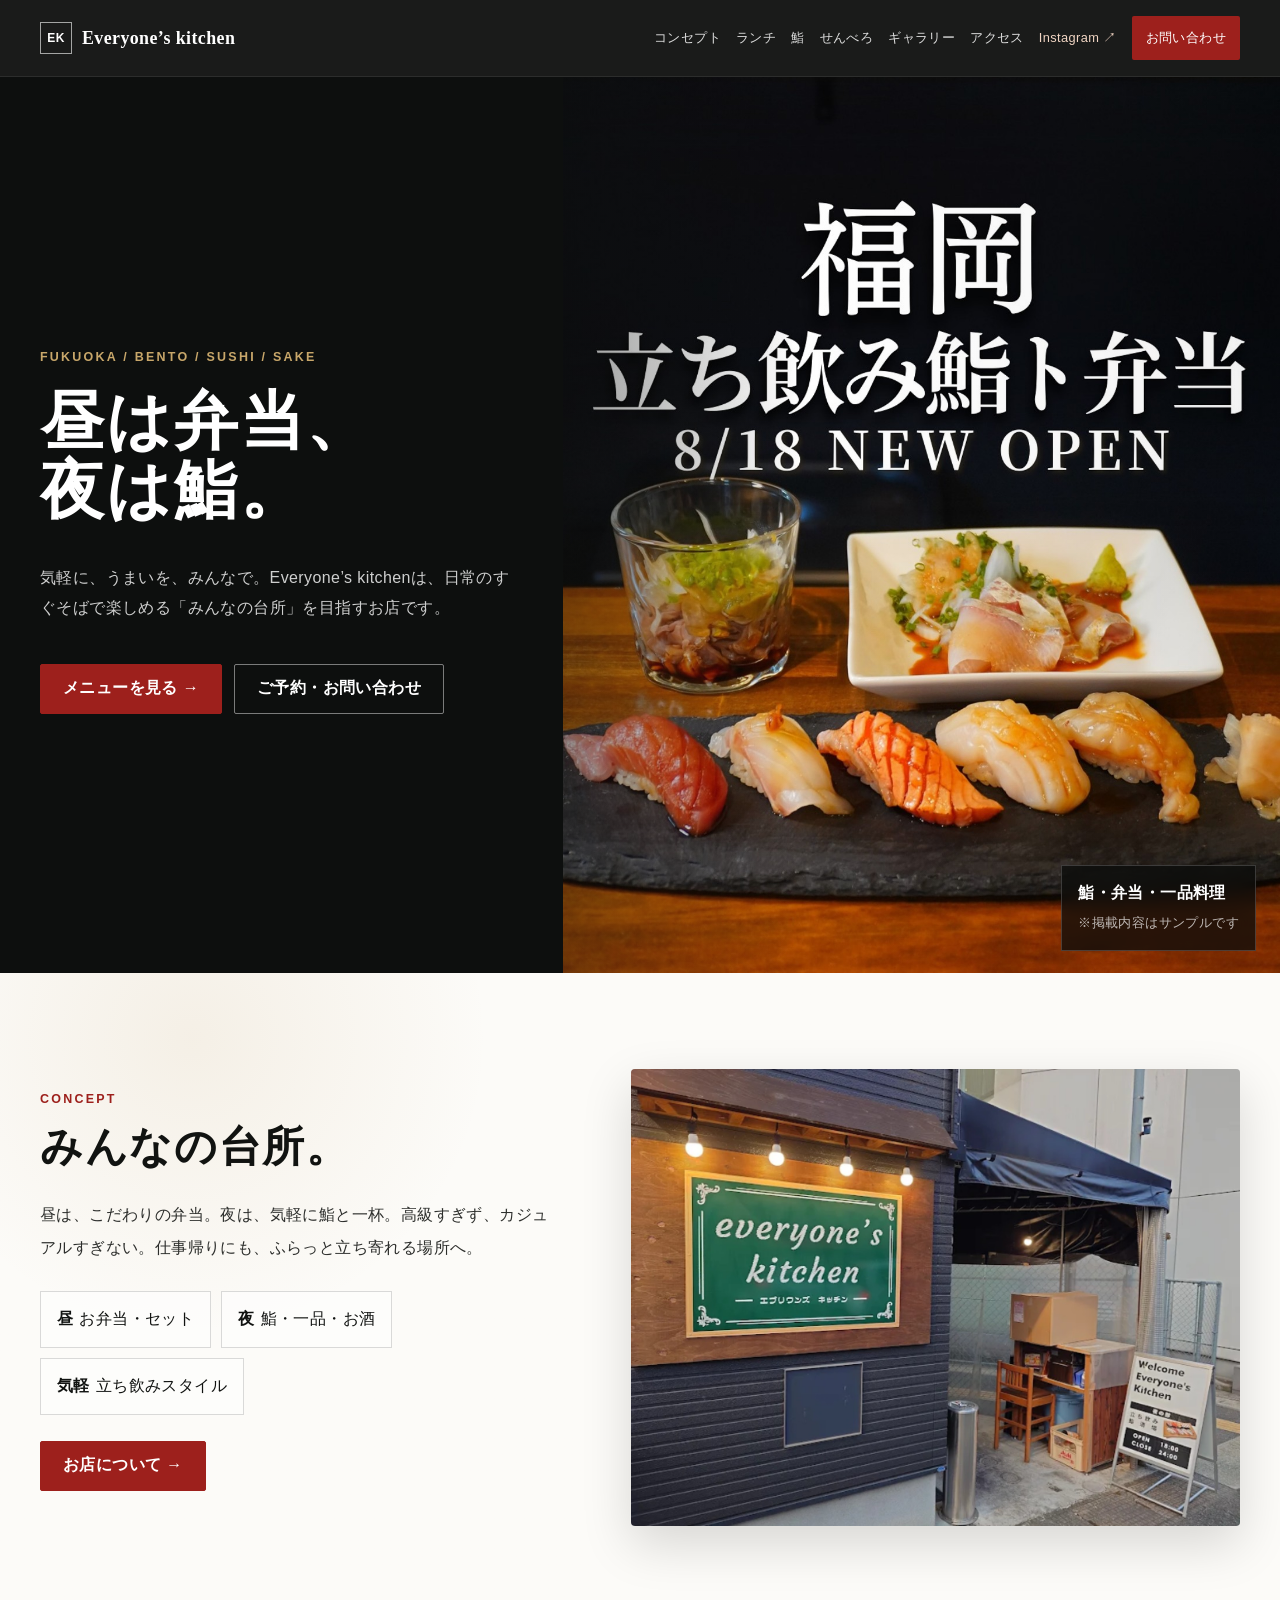
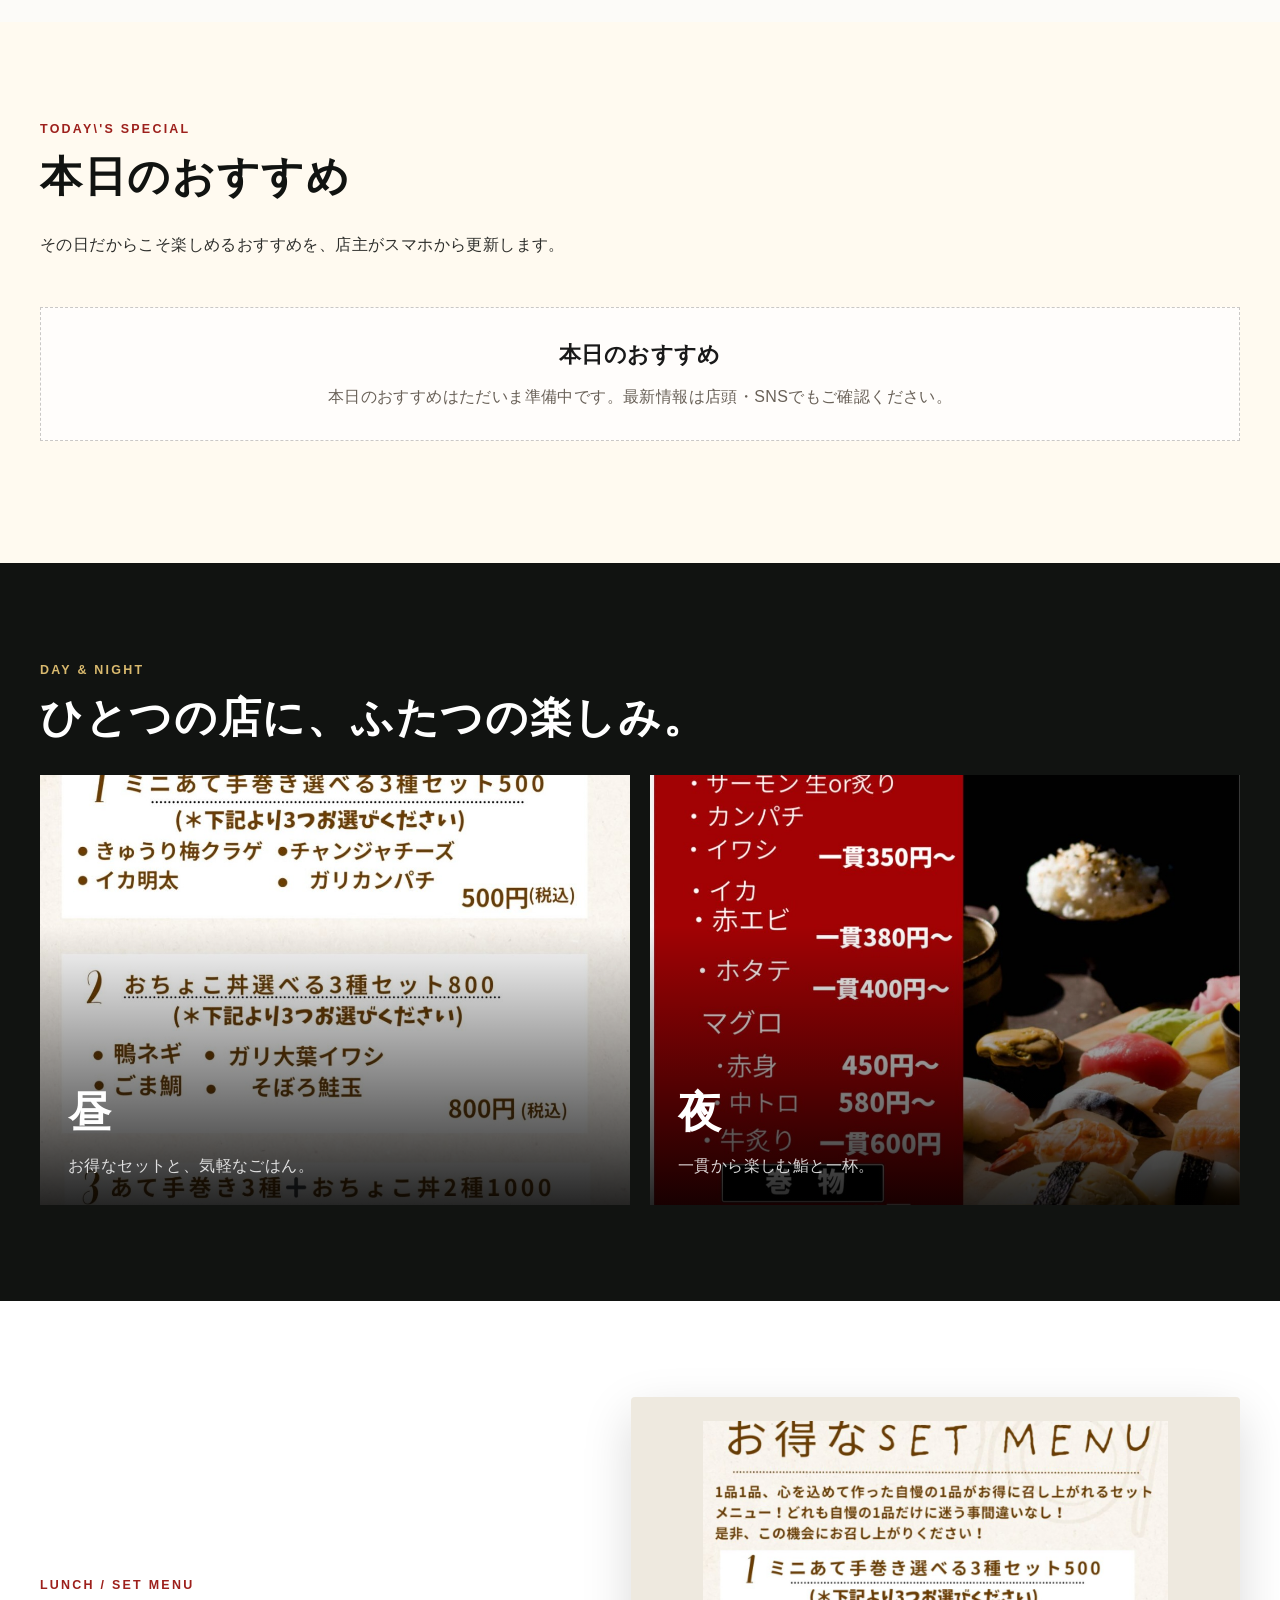
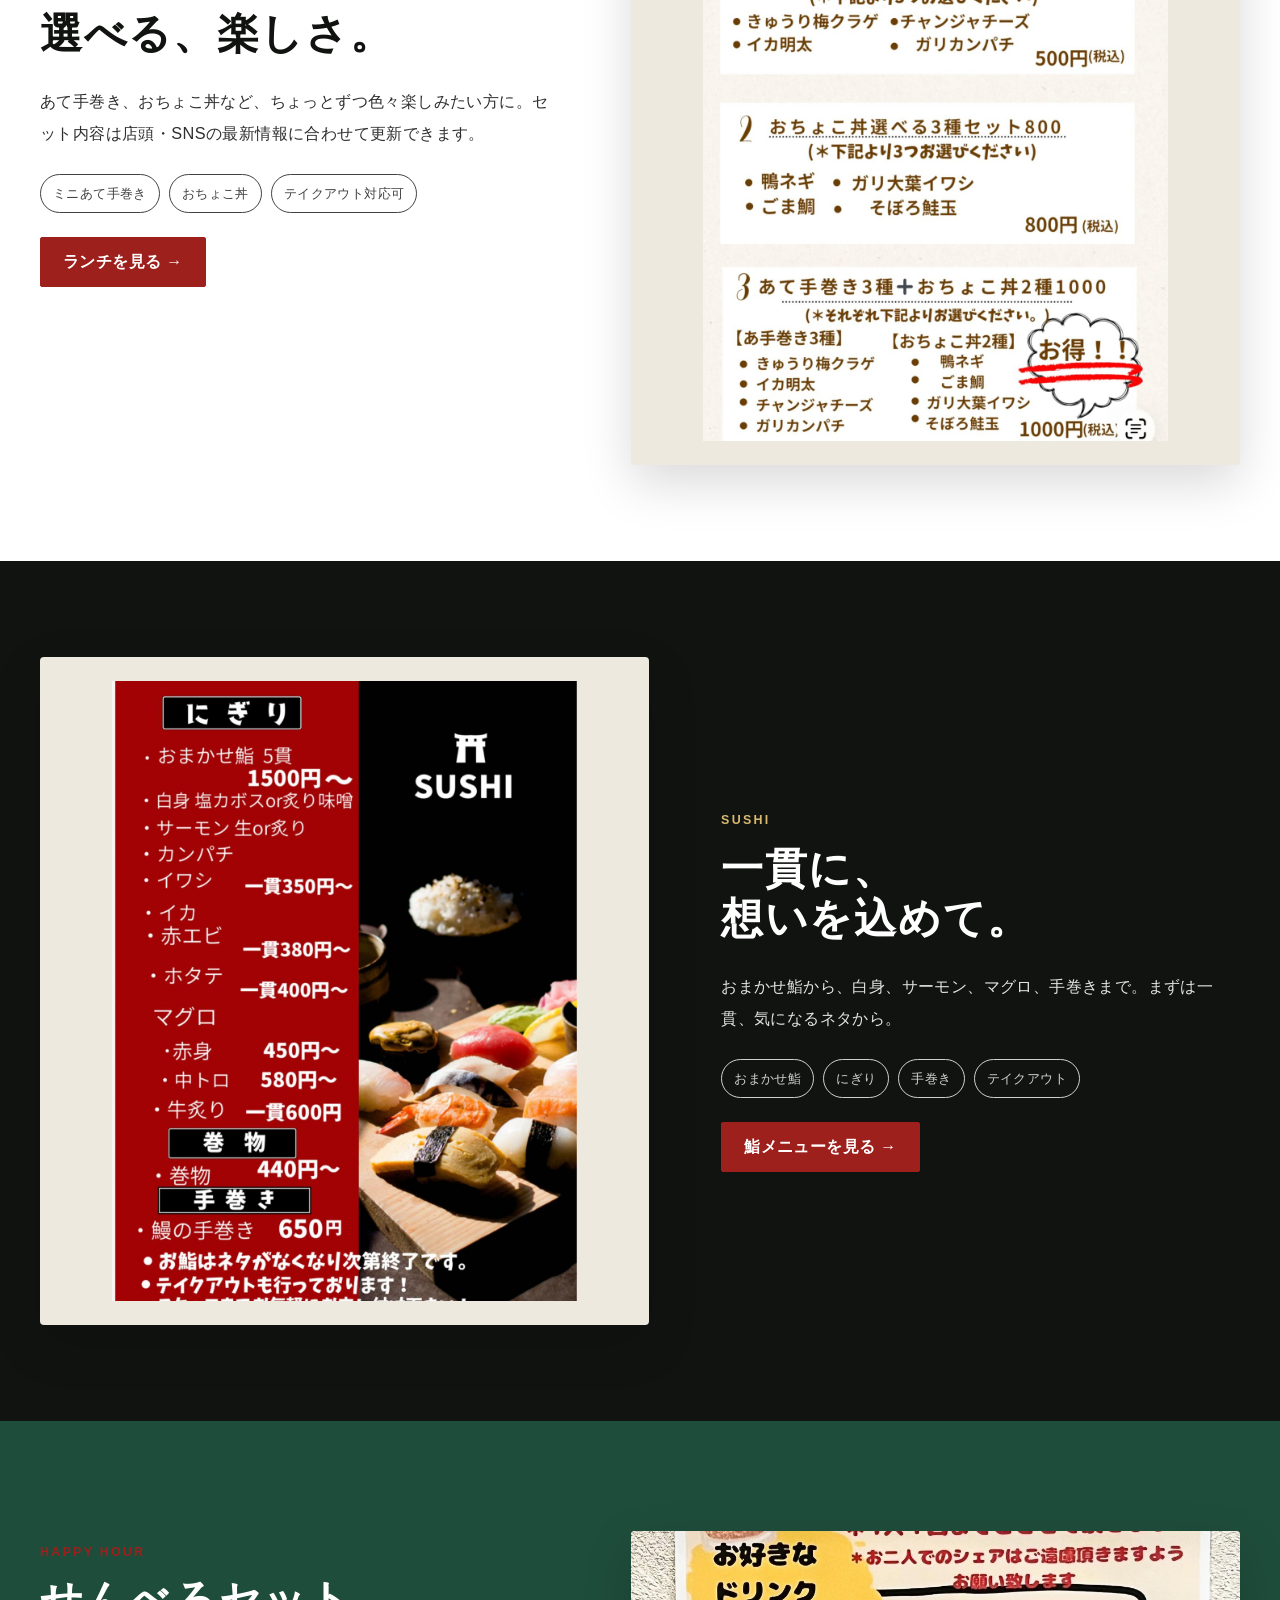
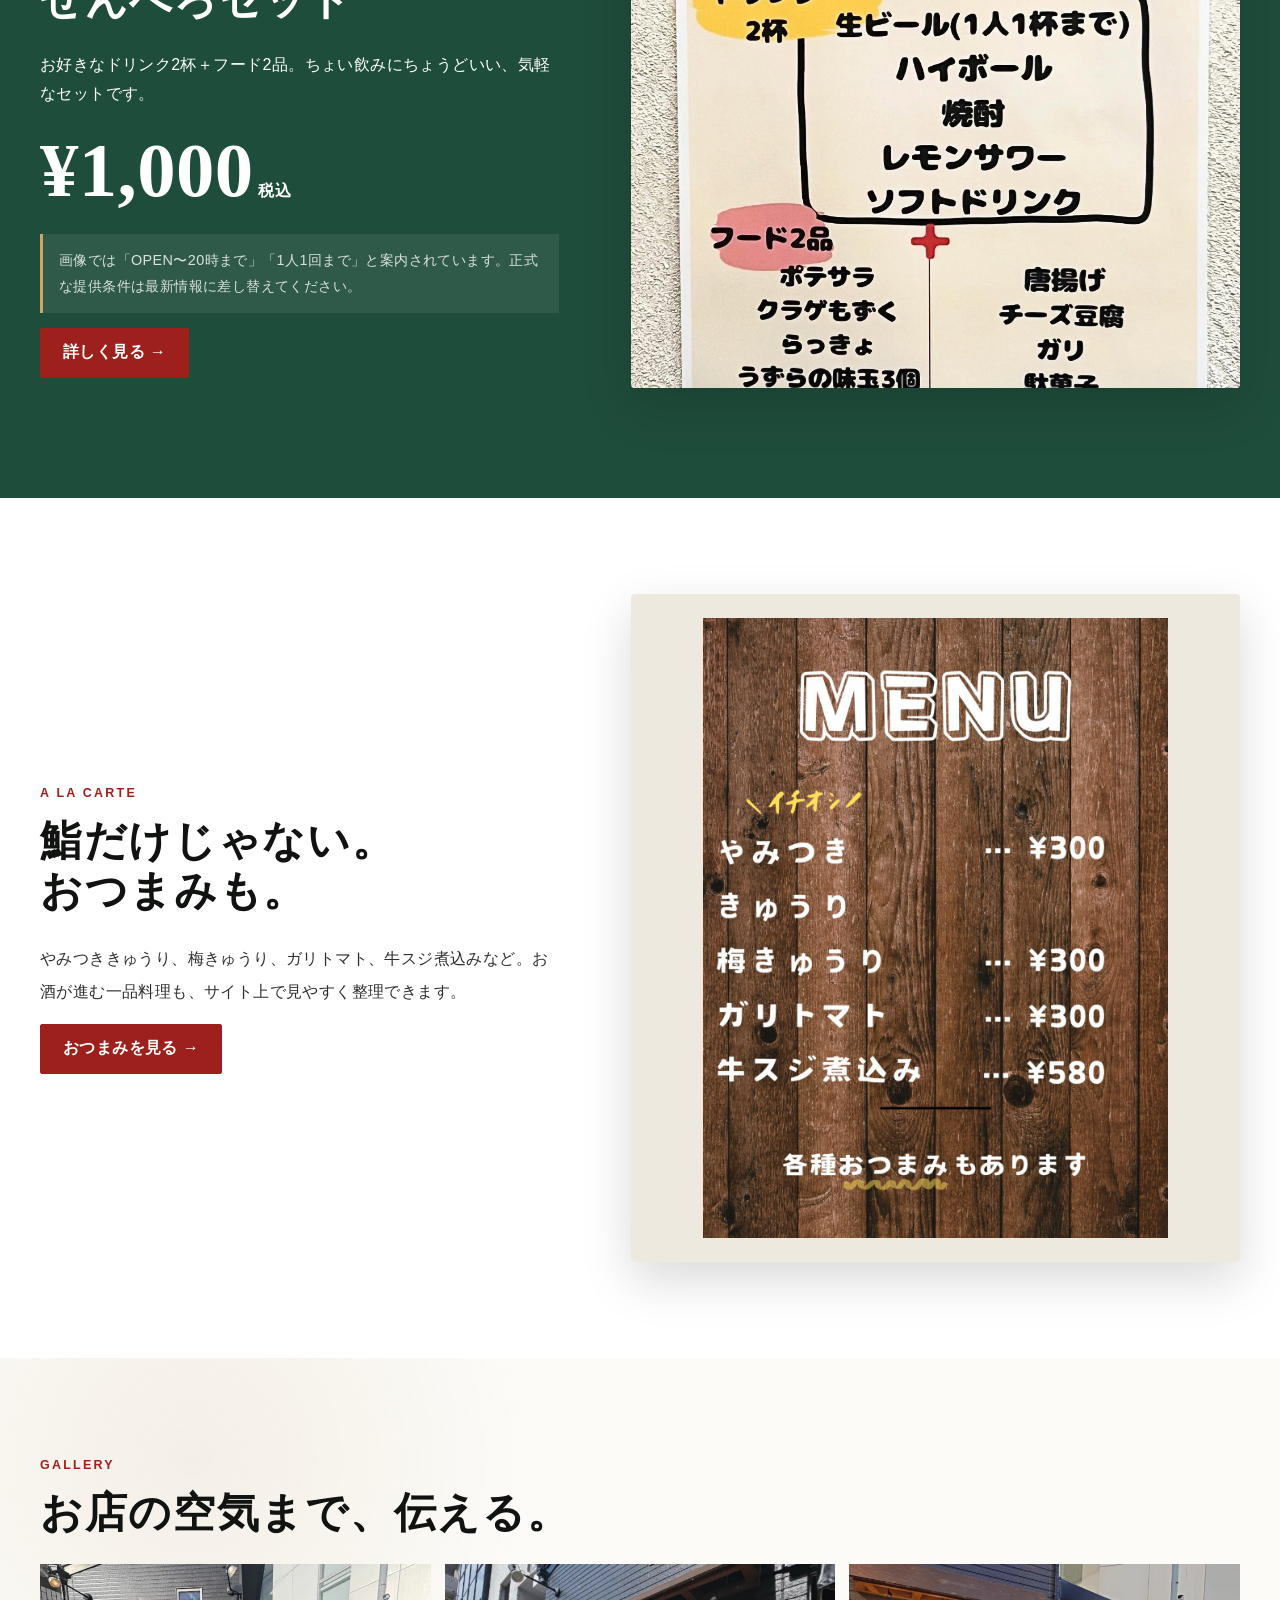
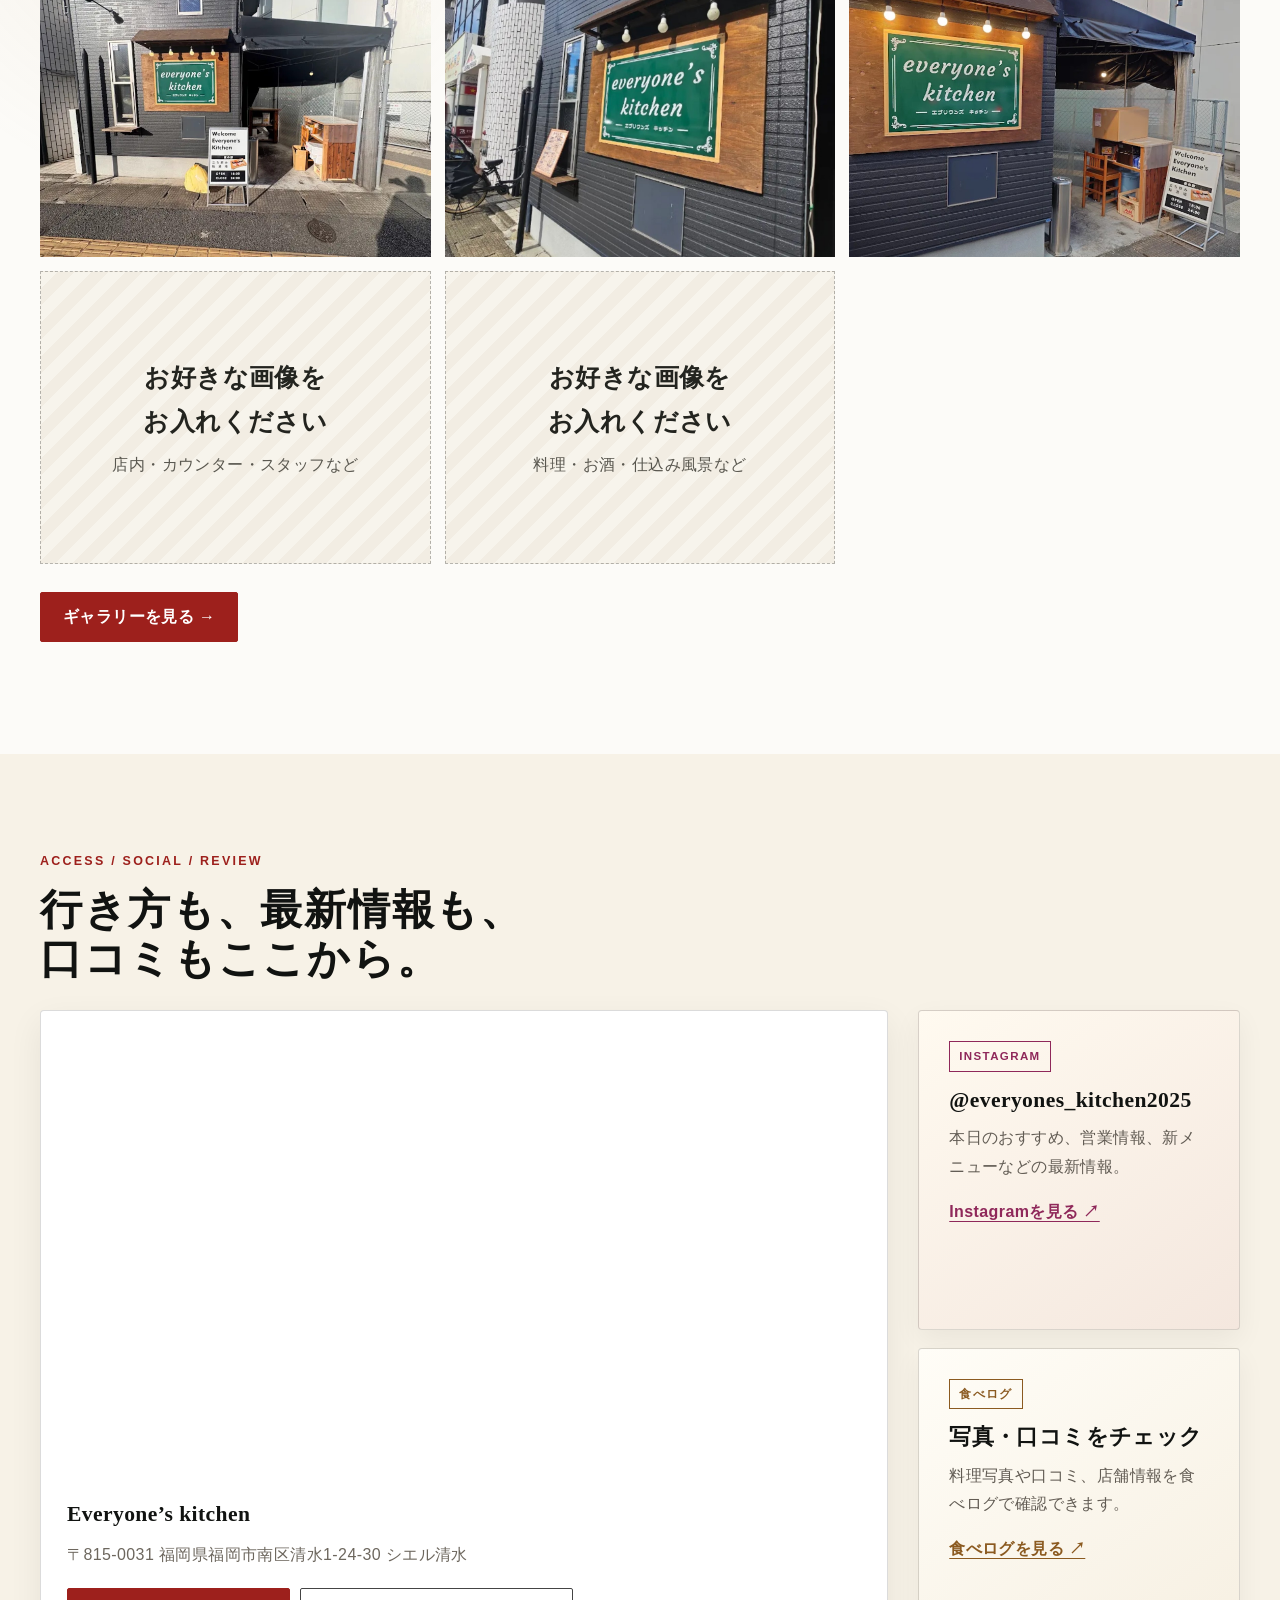
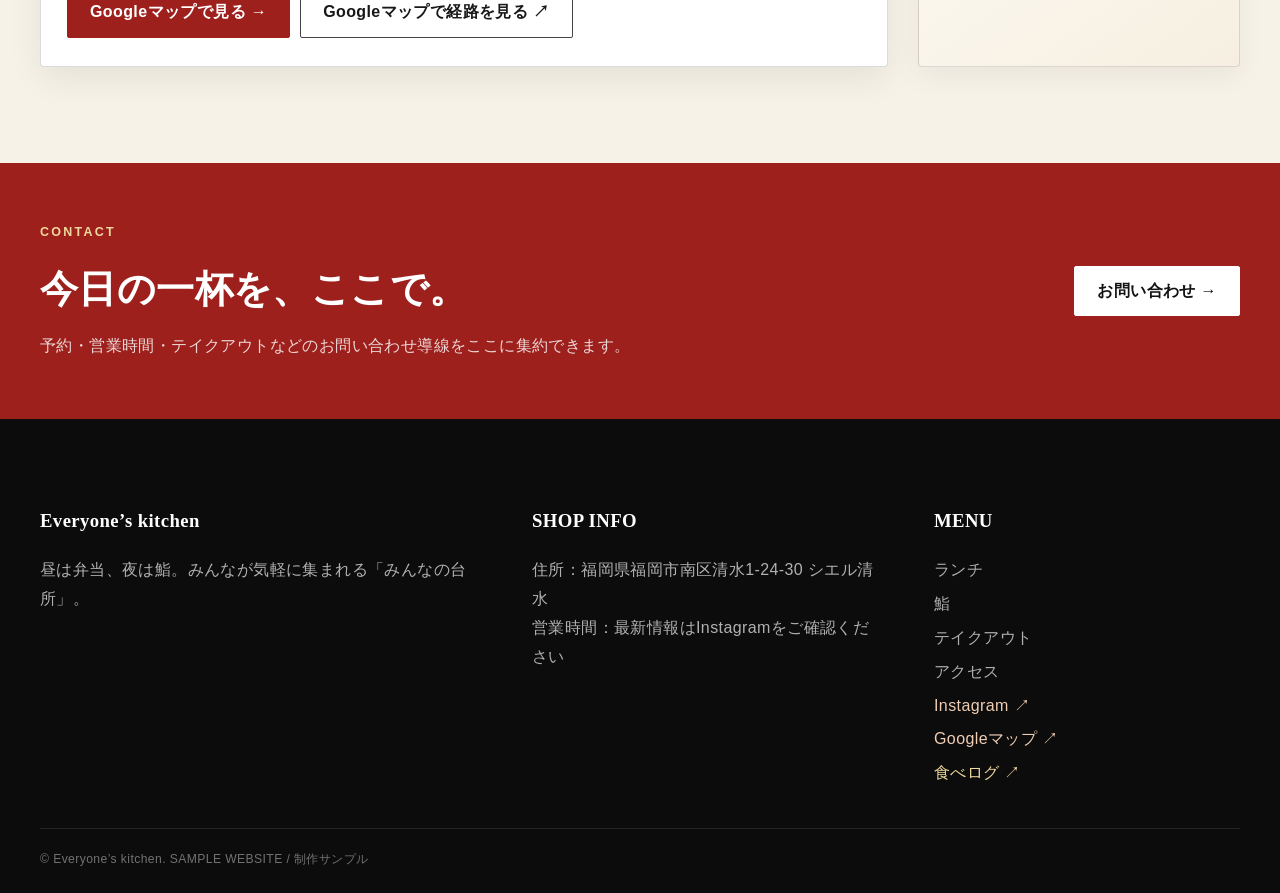
==== commit 4440eb67: "Add files via upload" ====
--- a/index.html
+++ b/index.html
@@ -1,8 +1,8 @@
 <!doctype html><html lang="ja"><head><meta charset="utf-8"><meta name="viewport" content="width=device-width,initial-scale=1">
 <title>Everyone’s kitchen｜昼は弁当、夜は鮨。</title><meta name="description" content="Everyone’s kitchenのサンプルサイト。昼は弁当、夜は立ち飲み鮨。寿司・セットメニュー・せんべろ・おつまみをご紹介します。">
 <meta property="og:title" content="Everyone’s kitchen｜昼は弁当、夜は鮨。"><meta property="og:description" content="昼は弁当、夜は立ち飲み鮨。気軽に、うまいを、みんなで。"><meta property="og:type" content="website"><meta property="og:image" content="hero-sushi.jpg">
-<link rel="canonical" href="https://everyone-s-kitchen.cdman1106.workers.dev/"><link rel="stylesheet" href="style.css?v=20260913b">
-<script type="application/ld+json">{"@context":"https://schema.org","@type":"Restaurant","name":"Everyone's kitchen","url":"https://everyone-s-kitchen.cdman1106.workers.dev/","sameAs":["https://www.instagram.com/everyones_kitchen2025/","https://tabelog.com/fukuoka/A4001/A400202/40071473/"],"hasMap":"https://www.google.com/maps/search/?api=1&query=%E7%A6%8F%E5%B2%A1%E7%9C%8C%E7%A6%8F%E5%B2%A1%E5%B8%82%E5%8D%97%E5%8C%BA%E6%B8%85%E6%B0%B41-24-30","address":{"@type":"PostalAddress","streetAddress":"清水1-24-30 シエル清水","addressLocality":"福岡市南区","addressRegion":"福岡県","postalCode":"815-0031","addressCountry":"JP"},"servesCuisine":["寿司","弁当","居酒屋"]}</script></head><body>
+<link rel="canonical" href="https://everyone-s-kitchen.cdman1106.workers.dev/"><link rel="stylesheet" href="style.css?v=20260913c">
+<script type="application/ld+json">{"@context":"https://schema.org","@type":"Restaurant","name":"Everyone's kitchen","url":"https://everyone-s-kitchen.cdman1106.workers.dev/","sameAs":["https://www.instagram.com/everyones_kitchen2025/","https://tabelog.com/fukuoka/A4001/A400202/40071473/"],"hasMap":"https://maps.app.goo.gl/RS5gmxk5uYyyCFpC8?g_st=ic","address":{"@type":"PostalAddress","streetAddress":"清水1-24-30 シエル清水","addressLocality":"福岡市南区","addressRegion":"福岡県","postalCode":"815-0031","addressCountry":"JP"},"servesCuisine":["寿司","弁当","居酒屋"]}</script></head><body>
 <header class="header"><div class="wrap header-inner"><a class="brand" href="index.html"><span class="brand-mark">EK</span>Everyone’s kitchen</a><nav class="nav"><a href="concept.html">コンセプト</a><a href="lunch.html">ランチ</a><a href="sushi.html">鮨</a><a href="senbero.html">せんべろ</a><a href="gallery.html">ギャラリー</a><a href="access.html">アクセス</a><a class="nav-instagram" href="https://www.instagram.com/everyones_kitchen2025/" target="_blank" rel="noopener noreferrer">Instagram ↗</a><a class="cta-mini" href="contact.html">お問い合わせ</a></nav><button class="menu-btn" aria-label="メニュー">☰</button></div></header>
 <main>
 <section class="hero"><div class="hero-grid"><div class="hero-copy"><div class="hero-kicker">FUKUOKA / BENTO / SUSHI / SAKE</div><h1>昼は弁当、<br>夜は鮨。</h1><p>気軽に、うまいを、みんなで。Everyone’s kitchenは、日常のすぐそばで楽しめる「みんなの台所」を目指すお店です。</p><div class="hero-actions"><a class="btn" href="sushi.html">メニューを見る →</a><a class="btn btn-outline" href="contact.html">ご予約・お問い合わせ</a></div></div><div class="hero-image"><img src="hero-sushi.jpg" alt="Everyone’s kitchenの鮨"><div class="hero-badge">鮨・弁当・一品料理<br><small>※掲載内容はサンプルです</small></div></div></div></section>
@@ -15,6 +15,6 @@
 <section class="section section-green"><div class="wrap offer"><div class="offer-panel"><div class="eyebrow">HAPPY HOUR</div><h2 class="title serif">せんべろセット</h2><p>お好きなドリンク2杯＋フード2品。ちょい飲みにちょうどいい、気軽なセットです。</p><div class="offer-price">¥1,000<small> 税込</small></div><p class="note">画像では「OPEN〜20時まで」「1人1回まで」と案内されています。正式な提供条件は最新情報に差し替えてください。</p><a class="btn" href="senbero.html">詳しく見る →</a></div><div class="offer-image"><img src="senbero.jpg" alt="せんべろセット"></div></div></section>
 <section class="section"><div class="wrap menu-feature"><div><div class="eyebrow">A LA CARTE</div><h2 class="title serif">鮨だけじゃない。<br>おつまみも。</h2><p class="lead">やみつききゅうり、梅きゅうり、ガリトマト、牛スジ煮込みなど。お酒が進む一品料理も、サイト上で見やすく整理できます。</p><a class="btn" href="otsumami.html">おつまみを見る →</a></div><div class="menu-poster"><img src="otsumami-menu.jpg" alt="おつまみメニュー"></div></div></section>
 <section class="section section-paper"><div class="wrap"><div class="eyebrow">GALLERY</div><h2 class="title serif">お店の空気まで、伝える。</h2><div class="gallery"><figure><img src="exterior-wide.jpg" alt="店舗外観"></figure><figure><img src="exterior-angle.jpg" alt="看板"></figure><figure><img src="exterior-evening.jpg" alt="夕方の外観"></figure><figure><div class="placeholder"><div><strong>お好きな画像を<br>お入れください</strong>店内・カウンター・スタッフなど</div></div></figure><figure><div class="placeholder"><div><strong>お好きな画像を<br>お入れください</strong>料理・お酒・仕込み風景など</div></div></figure></div><p style="margin-top:28px"><a class="btn" href="gallery.html">ギャラリーを見る →</a></p></div></section>
-<section class="section access-social-section"><div class="wrap"><div class="eyebrow">ACCESS / SOCIAL / REVIEW</div><h2 class="title serif">行き方も、最新情報も、<br>口コミもここから。</h2><div class="access-social-grid"><div class="map-card"><iframe class="map-embed" title="Everyone’s kitchen Googleマップ" loading="lazy" referrerpolicy="no-referrer-when-downgrade" src="https://www.google.com/maps?q=%E7%A6%8F%E5%B2%A1%E7%9C%8C%E7%A6%8F%E5%B2%A1%E5%B8%82%E5%8D%97%E5%8C%BA%E6%B8%85%E6%B0%B41-24-30&output=embed"></iframe><div class="map-card-body"><strong>Everyone’s kitchen</strong><p>〒815-0031 福岡県福岡市南区清水1-24-30 シエル清水</p><div class="map-actions"><a class="btn" href="https://www.google.com/maps/search/?api=1&query=%E7%A6%8F%E5%B2%A1%E7%9C%8C%E7%A6%8F%E5%B2%A1%E5%B8%82%E5%8D%97%E5%8C%BA%E6%B8%85%E6%B0%B41-24-30" target="_blank" rel="noopener noreferrer">Googleマップで見る →</a><a class="btn btn-outline-dark" href="https://www.google.com/maps/dir/?api=1&destination=%E7%A6%8F%E5%B2%A1%E7%9C%8C%E7%A6%8F%E5%B2%A1%E5%B8%82%E5%8D%97%E5%8C%BA%E6%B8%85%E6%B0%B41-24-30" target="_blank" rel="noopener noreferrer">現在地から経路案内 ↗</a></div></div></div><div class="official-links"><a class="external-card instagram-card" href="https://www.instagram.com/everyones_kitchen2025/" target="_blank" rel="noopener noreferrer"><span class="external-badge">INSTAGRAM</span><strong>@everyones_kitchen2025</strong><p>本日のおすすめ、営業情報、新メニューなどの最新情報。</p><span class="external-cta">Instagramを見る ↗</span></a><a class="external-card tabelog-card" href="https://tabelog.com/fukuoka/A4001/A400202/40071473/" target="_blank" rel="noopener noreferrer"><span class="external-badge">食べログ</span><strong>写真・口コミをチェック</strong><p>料理写真や口コミ、店舗情報を食べログで確認できます。</p><span class="external-cta">食べログを見る ↗</span></a></div></div></div></section><section class="cta-band"><div class="wrap cta-inner"><div><div class="eyebrow" style="color:#f0d79f">CONTACT</div><h2>今日の一杯を、ここで。</h2><p>予約・営業時間・テイクアウトなどのお問い合わせ導線をここに集約できます。</p></div><a class="btn btn-light" href="contact.html">お問い合わせ →</a></div></section>
+<section class="section access-social-section"><div class="wrap"><div class="eyebrow">ACCESS / SOCIAL / REVIEW</div><h2 class="title serif">行き方も、最新情報も、<br>口コミもここから。</h2><div class="access-social-grid"><div class="map-card"><iframe class="map-embed" title="Everyone’s kitchen Googleマップ" loading="lazy" referrerpolicy="no-referrer-when-downgrade" src="https://www.google.com/maps?output=embed&ftid=0x354191079cdbc76f:0xec6e02a08cf5b0e0"></iframe><div class="map-card-body"><strong>Everyone’s kitchen</strong><p>〒815-0031 福岡県福岡市南区清水1-24-30 シエル清水</p><div class="map-actions"><a class="btn" href="https://maps.app.goo.gl/RS5gmxk5uYyyCFpC8?g_st=ic" target="_blank" rel="noopener noreferrer">Googleマップで見る →</a><a class="btn btn-outline-dark" href="https://maps.app.goo.gl/RS5gmxk5uYyyCFpC8?g_st=ic" target="_blank" rel="noopener noreferrer">Googleマップで経路を見る ↗</a></div></div></div><div class="official-links"><a class="external-card instagram-card" href="https://www.instagram.com/everyones_kitchen2025/" target="_blank" rel="noopener noreferrer"><span class="external-badge">INSTAGRAM</span><strong>@everyones_kitchen2025</strong><p>本日のおすすめ、営業情報、新メニューなどの最新情報。</p><span class="external-cta">Instagramを見る ↗</span></a><a class="external-card tabelog-card" href="https://tabelog.com/fukuoka/A4001/A400202/40071473/" target="_blank" rel="noopener noreferrer"><span class="external-badge">食べログ</span><strong>写真・口コミをチェック</strong><p>料理写真や口コミ、店舗情報を食べログで確認できます。</p><span class="external-cta">食べログを見る ↗</span></a></div></div></div></section><section class="cta-band"><div class="wrap cta-inner"><div><div class="eyebrow" style="color:#f0d79f">CONTACT</div><h2>今日の一杯を、ここで。</h2><p>予約・営業時間・テイクアウトなどのお問い合わせ導線をここに集約できます。</p></div><a class="btn btn-light" href="contact.html">お問い合わせ →</a></div></section>
 </main>
-<footer class="footer"><div class="wrap"><div class="footer-grid"><div><h3>Everyone’s kitchen</h3><p>昼は弁当、夜は鮨。みんなが気軽に集まれる「みんなの台所」。</p></div><div><h3>SHOP INFO</h3><p>住所：福岡県福岡市南区清水1-24-30 シエル清水<br>営業時間：最新情報はInstagramをご確認ください</p></div><div><h3>MENU</h3><div class="footer-links"><a href="lunch.html">ランチ</a><a href="sushi.html">鮨</a><a href="takeout.html">テイクアウト</a><a href="access.html">アクセス</a><a href="https://www.instagram.com/everyones_kitchen2025/" target="_blank" rel="noopener noreferrer">Instagram ↗</a><a href="https://www.google.com/maps/search/?api=1&query=%E7%A6%8F%E5%B2%A1%E7%9C%8C%E7%A6%8F%E5%B2%A1%E5%B8%82%E5%8D%97%E5%8C%BA%E6%B8%85%E6%B0%B41-24-30" target="_blank" rel="noopener noreferrer">Googleマップ ↗</a><a href="https://tabelog.com/fukuoka/A4001/A400202/40071473/" target="_blank" rel="noopener noreferrer">食べログ ↗</a></div></div></div><div class="copyright">© Everyone’s kitchen. SAMPLE WEBSITE / 制作サンプル</div></div></footer><script src="main.js?v=20260913b"></script></body></html>
+<footer class="footer"><div class="wrap"><div class="footer-grid"><div><h3>Everyone’s kitchen</h3><p>昼は弁当、夜は鮨。みんなが気軽に集まれる「みんなの台所」。</p></div><div><h3>SHOP INFO</h3><p>住所：福岡県福岡市南区清水1-24-30 シエル清水<br>営業時間：最新情報はInstagramをご確認ください</p></div><div><h3>MENU</h3><div class="footer-links"><a href="lunch.html">ランチ</a><a href="sushi.html">鮨</a><a href="takeout.html">テイクアウト</a><a href="access.html">アクセス</a><a href="https://www.instagram.com/everyones_kitchen2025/" target="_blank" rel="noopener noreferrer">Instagram ↗</a><a href="https://maps.app.goo.gl/RS5gmxk5uYyyCFpC8?g_st=ic" target="_blank" rel="noopener noreferrer">Googleマップ ↗</a><a href="https://tabelog.com/fukuoka/A4001/A400202/40071473/" target="_blank" rel="noopener noreferrer">食べログ ↗</a></div></div></div><div class="copyright">© Everyone’s kitchen. SAMPLE WEBSITE / 制作サンプル</div></div></footer><script src="main.js?v=20260913c"></script></body></html>
--- a/style.css
+++ b/style.css
@@ -76,3 +76,350 @@
   .external-card{padding:20px}
   .external-card strong{font-size:1.2rem}
 }
+
+
+/* =========================================================
+   Desktop polish v20260913d
+   PCでは余白・横幅・画像比率・ナビを整え、
+   スマホ/タブレットの既存レスポンシブは維持。
+   ========================================================= */
+
+@media (min-width: 1221px){
+  .wrap{
+    width:min(1240px, calc(100% - 80px));
+  }
+
+  .header-inner{
+    min-height:76px;
+    gap:22px;
+  }
+
+  .brand{
+    font-size:1.12rem;
+    flex:0 0 auto;
+  }
+
+  .brand-mark{
+    width:32px;
+    height:32px;
+  }
+
+  .nav{
+    display:flex!important;
+    gap:15px;
+    font-size:.80rem;
+    white-space:nowrap;
+  }
+
+  .nav a{
+    flex:0 0 auto;
+  }
+
+  .cta-mini{
+    padding:10px 14px;
+  }
+
+  .menu-btn{
+    display:none!important;
+  }
+
+  .hero-grid{
+    width:100%;
+    max-width:1600px;
+    min-height:620px;
+    grid-template-columns:minmax(440px,.88fr) minmax(0,1.12fr);
+  }
+
+  .hero-copy{
+    padding-top:86px;
+    padding-bottom:76px;
+    padding-left:max(40px,calc((100vw - 1240px)/2));
+    padding-right:54px;
+  }
+
+  .hero h1{
+    font-size:clamp(4rem,4.9vw,5.4rem);
+    line-height:1.08;
+    margin-bottom:22px;
+  }
+
+  .hero p{
+    max-width:560px;
+    font-size:1rem;
+    line-height:1.9;
+  }
+
+  .hero-image{
+    min-height:620px;
+  }
+
+  .hero-image img{
+    object-position:center center;
+  }
+
+  .section{
+    padding:96px 0;
+  }
+
+  .title{
+    font-size:clamp(2.6rem,3.3vw,3.75rem);
+    line-height:1.18;
+  }
+
+  .lead{
+    font-size:1.02rem;
+    line-height:2;
+  }
+
+  .split,
+  .menu-feature,
+  .offer{
+    grid-template-columns:minmax(0,.92fr) minmax(0,1.08fr);
+    gap:72px;
+  }
+
+  .section-dark .menu-feature:nth-child(1){
+    grid-template-columns:minmax(0,1.08fr) minmax(0,.92fr);
+  }
+
+  .photo-card,
+  .menu-poster,
+  .offer-image,
+  .daily-card,
+  .special-card,
+  .map-card,
+  .external-card,
+  .card{
+    border-radius:4px;
+  }
+
+  .photo-card img,
+  .offer-image img{
+    height:auto;
+    aspect-ratio:4/3;
+    object-fit:cover;
+  }
+
+  .menu-poster{
+    min-height:520px;
+    display:flex;
+    align-items:center;
+    justify-content:center;
+    padding:24px;
+    background:#eee9df;
+  }
+
+  .menu-poster img{
+    width:auto;
+    max-width:100%;
+    max-height:620px;
+    object-fit:contain;
+  }
+
+  .dual{
+    gap:20px;
+  }
+
+  .dual-card{
+    min-height:430px;
+  }
+
+  .dual-card h3{
+    font-size:2.7rem;
+  }
+
+  .gallery{
+    grid-template-columns:repeat(3,minmax(0,1fr));
+    gap:14px;
+  }
+
+  .gallery figure,
+  .placeholder{
+    min-height:0;
+    aspect-ratio:4/3;
+  }
+
+  .gallery figure img{
+    width:100%;
+    height:100%;
+    object-fit:cover;
+  }
+
+  .page-hero{
+    padding:88px 0 72px;
+  }
+
+  .page-hero h1{
+    max-width:900px;
+    font-size:clamp(3.7rem,4.8vw,5.25rem);
+  }
+
+  .content-grid,
+  .poster-grid{
+    grid-template-columns:repeat(2,minmax(0,1fr));
+    gap:30px;
+  }
+
+  .card{
+    padding:32px;
+  }
+
+  .today-heading{
+    align-items:flex-end;
+    margin-bottom:30px;
+  }
+
+  .today-layout{
+    grid-template-columns:minmax(300px,.8fr) minmax(0,1.7fr);
+    gap:26px;
+  }
+
+  .special-grid{
+    grid-template-columns:repeat(2,minmax(0,1fr));
+    gap:18px;
+  }
+
+  .access-social-grid{
+    grid-template-columns:minmax(0,1.45fr) minmax(320px,.55fr);
+    gap:30px;
+  }
+
+  .map-embed{
+    height:460px;
+  }
+
+  .map-card-wide .map-embed{
+    height:560px;
+  }
+
+  .map-card-body{
+    padding:24px 26px 28px;
+  }
+
+  .official-links{
+    gap:18px;
+  }
+
+  .external-card{
+    padding:30px;
+  }
+
+  .footer{
+    padding-top:66px;
+  }
+
+  .footer-grid{
+    grid-template-columns:1.2fr .95fr .85fr;
+    gap:60px;
+  }
+
+  .cta-inner{
+    min-height:104px;
+  }
+}
+
+/* 11〜12インチ級・小さめPCではナビを無理に詰めずメニュー化 */
+@media (max-width:1220px){
+  .header-inner{
+    min-height:64px;
+  }
+
+  .menu-btn{
+    display:block!important;
+  }
+
+  .nav{
+    position:absolute;
+    display:none!important;
+    left:0;
+    right:0;
+    top:64px;
+    margin-left:0;
+    background:#111311;
+    padding:18px 22px 26px;
+    flex-direction:column;
+    align-items:stretch;
+    gap:0;
+    border-top:1px solid rgba(255,255,255,.08);
+    box-shadow:0 16px 30px rgba(0,0,0,.25);
+    max-height:calc(100vh - 64px);
+    overflow-y:auto;
+  }
+
+  .nav.open{
+    display:flex!important;
+  }
+
+  .nav a{
+    padding:12px 4px;
+    border-bottom:1px solid rgba(255,255,255,.08);
+  }
+
+  .nav a:not(.cta-mini):after{
+    display:none;
+  }
+
+  .cta-mini{
+    margin-top:12px;
+    text-align:center;
+  }
+}
+
+/* 一般的なPC幅でも本文が横に伸びすぎない */
+@media (min-width: 901px) and (max-width: 1220px){
+  .wrap{
+    width:min(1040px, calc(100% - 56px));
+  }
+
+  .hero-grid{
+    grid-template-columns:minmax(380px,.9fr) minmax(0,1.1fr);
+    min-height:560px;
+  }
+
+  .hero-copy{
+    padding:72px 42px;
+  }
+
+  .hero h1{
+    font-size:clamp(3.5rem,5.5vw,4.6rem);
+  }
+
+  .hero-image{
+    min-height:560px;
+    order:initial;
+  }
+
+  .split,
+  .menu-feature,
+  .offer{
+    grid-template-columns:minmax(0,1fr) minmax(0,1fr);
+    gap:44px;
+  }
+
+  .gallery{
+    grid-template-columns:repeat(3,minmax(0,1fr));
+  }
+
+  .footer-grid{
+    grid-template-columns:1.15fr 1fr .85fr;
+    gap:34px;
+  }
+}
+
+/* PCで長い英字やURLがレイアウトを押し広げない */
+@media (min-width:901px){
+  .brand,
+  .nav,
+  .hero-copy,
+  .map-card-body,
+  .external-card,
+  .footer-grid > *{
+    min-width:0;
+  }
+
+  .external-card strong,
+  .external-card p,
+  .map-card-body p{
+    overflow-wrap:anywhere;
+  }
+}
